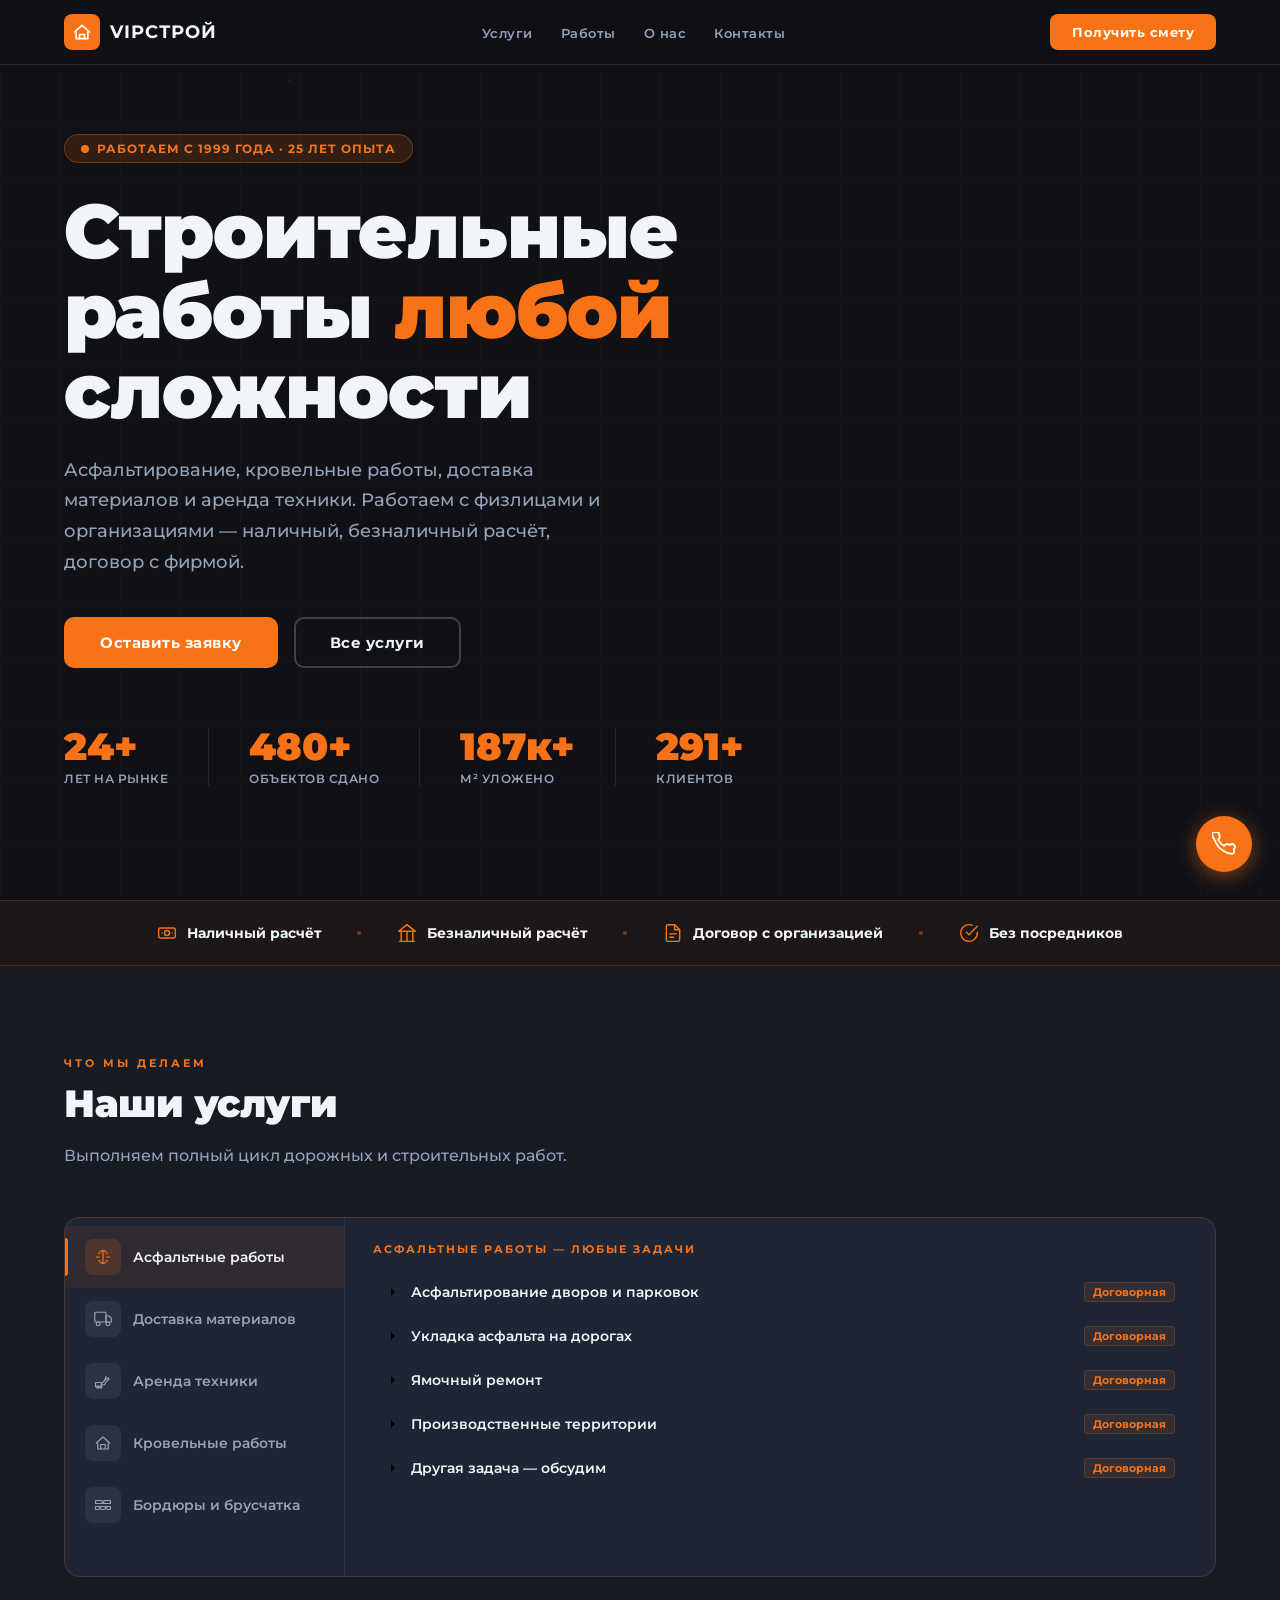
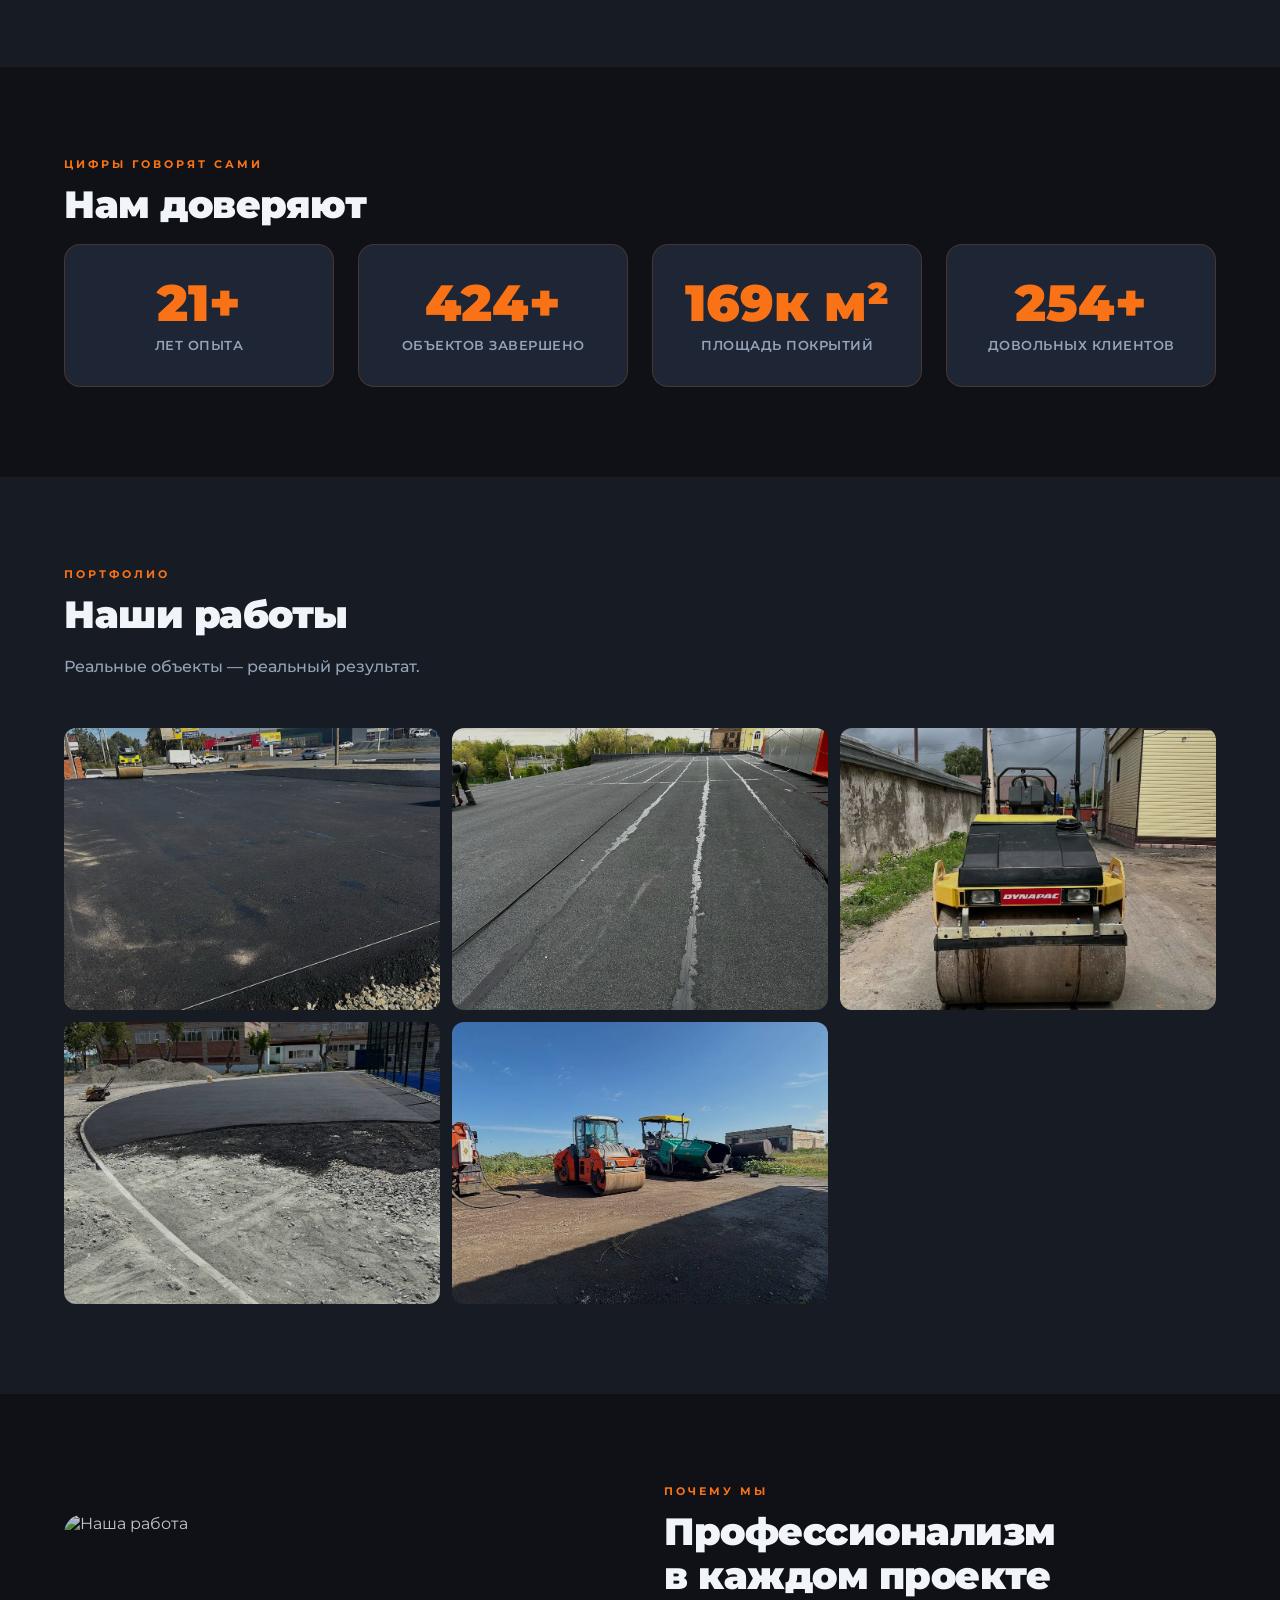
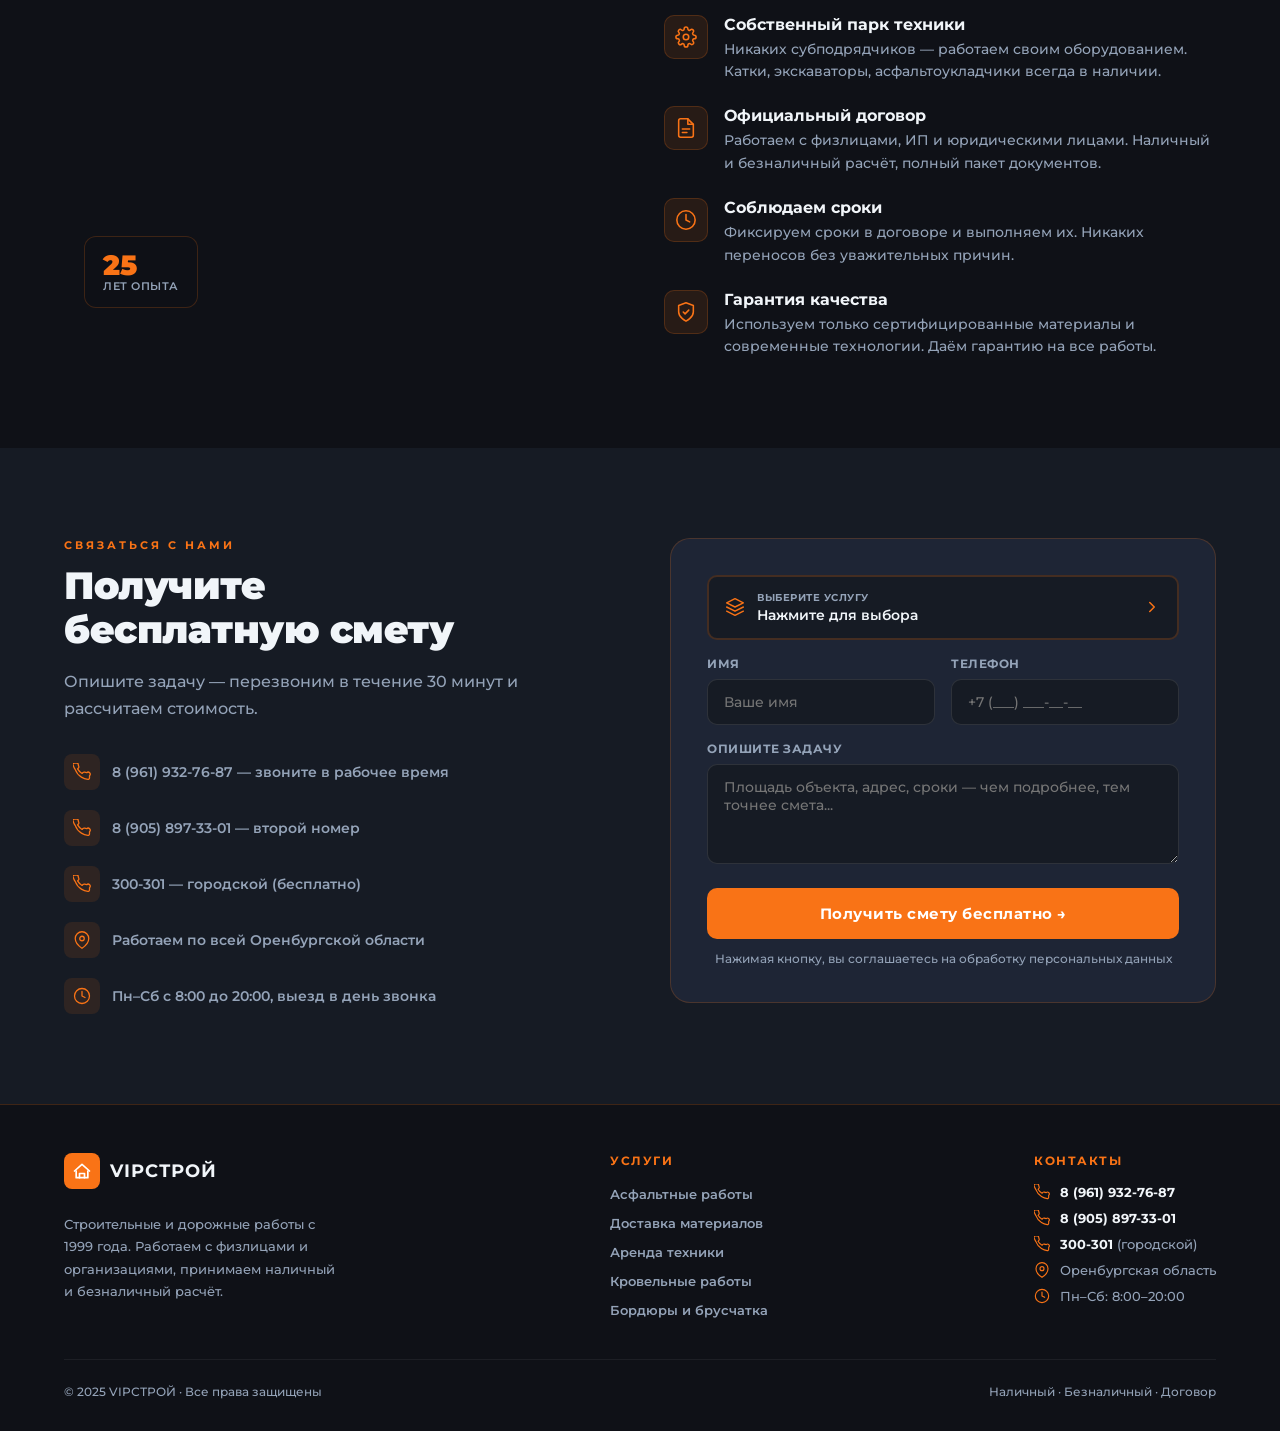
==== index.html @ ae5ae252 "SEO tags, mobile fix, telegram proxy" ====
<!DOCTYPE html>
<html lang="ru">
<head>
<meta charset="UTF-8">
<meta name="viewport" content="width=device-width, initial-scale=1.0">

<!-- ── Основные SEO теги ── -->
<title>ВИПСТРОЙ — Строительные и дорожные работы в Оренбурге</title>
<meta name="description" content="Асфальтирование, кровельные работы, доставка материалов и аренда техники в Оренбургской области. 25 лет опыта. Работаем с физлицами и организациями. Звоните: 8 (961) 932-76-87">
<meta name="keywords" content="асфальтирование Орск, дорожные работы Орск, кровельные работы, доставка щебня, аренда экскаватора, ВИПСТРОЙ">
<meta name="author" content="ВИПСТРОЙ">
<meta name="robots" content="index, follow">

<!-- ── Иконки ── -->
<link rel="icon" type="image/svg+xml" href="data:image/svg+xml,<svg xmlns='http://www.w3.org/2000/svg' viewBox='0 0 32 32'><rect width='32' height='32' rx='7' fill='%23f97316'/><path d='M4 20L16 8l12 12' stroke='white' stroke-width='2.5' stroke-linecap='round' stroke-linejoin='round' fill='none'/><path d='M7 20v7h18v-7' stroke='white' stroke-width='2.5' stroke-linecap='round' stroke-linejoin='round' fill='none'/><path d='M12 27v-5h8v5' stroke='white' stroke-width='2.5' stroke-linecap='round' stroke-linejoin='round' fill='none'/></svg>">
<link rel="apple-touch-icon" href="data:image/svg+xml,<svg xmlns='http://www.w3.org/2000/svg' viewBox='0 0 32 32'><rect width='32' height='32' rx='7' fill='%23f97316'/><path d='M4 20L16 8l12 12' stroke='white' stroke-width='2.5' stroke-linecap='round' stroke-linejoin='round' fill='none'/><path d='M7 20v7h18v-7' stroke='white' stroke-width='2.5' stroke-linecap='round' stroke-linejoin='round' fill='none'/><path d='M12 27v-5h8v5' stroke='white' stroke-width='2.5' stroke-linecap='round' stroke-linejoin='round' fill='none'/></svg>">

<!-- ── Open Graph (превью в Telegram, VK, WhatsApp) ── -->
<meta property="og:type" content="website">
<meta property="og:url" content="https://випстрой-орск.рф/">
<meta property="og:title" content="ВИПСТРОЙ — Строительные и дорожные работы в Оренбурге">
<meta property="og:description" content="Асфальтирование, кровля, доставка материалов и аренда техники. 25 лет опыта. Работаем по всей Оренбургской области.">
<meta property="og:image" content="https://images.unsplash.com/photo-1558618666-fcd25c85cd64?w=1200&auto=format&fit=crop&q=80">
<meta property="og:locale" content="ru_RU">
<meta property="og:site_name" content="ВИПСТРОЙ">

<!-- ── Геолокация для поиска ── -->
<meta name="geo.region" content="RU-ORE">
<meta name="geo.placename" content="Оренбург">

<link href="https://fonts.googleapis.com/css2?family=Montserrat:wght@400;600;700;900&display=swap" rel="stylesheet">
<link rel="stylesheet" href="style.css">
</head>
<body>

<svg style="display:none" xmlns="http://www.w3.org/2000/svg">
  <symbol id="ic-road" viewBox="0 0 24 24"><path d="M12 3v18M8 5l4-2 4 2M8 19l4 2 4-2M3 12h4M17 12h4M6 7h2M16 7h2M6 17h2M16 17h2"/></symbol>
  <symbol id="ic-stone" viewBox="0 0 24 24"><path d="M3 17l3-10h12l3 10H3z"/><path d="M6 17l1-4h10l1 4"/><circle cx="12" cy="10" r="1.5"/></symbol>
  <symbol id="ic-excavator" viewBox="0 0 24 24"><rect x="2" y="14" width="8" height="6" rx="1"/><circle cx="5" cy="20" r="1.5"/><circle cx="9" cy="20" r="1.5"/><path d="M10 17h4l3-5 3-2-1-2-4 2-3 4H10"/><path d="M14 12l2-6"/></symbol>
  <symbol id="ic-roof" viewBox="0 0 24 24"><path d="M3 12L12 4l9 8"/><path d="M5 12v8h14v-8"/><path d="M9 20v-6h6v6"/></symbol>
  <symbol id="ic-brick" viewBox="0 0 24 24"><rect x="2" y="6" width="9" height="4" rx="1"/><rect x="13" y="6" width="9" height="4" rx="1"/><rect x="2" y="14" width="5" height="4" rx="1"/><rect x="9" y="14" width="6" height="4" rx="1"/><rect x="17" y="14" width="5" height="4" rx="1"/><line x1="2" y1="10" x2="22" y2="10"/><line x1="2" y1="14" x2="22" y2="14"/></symbol>
  <symbol id="ic-phone" viewBox="0 0 24 24"><path d="M22 16.92v3a2 2 0 01-2.18 2 19.79 19.79 0 01-8.63-3.07A19.5 19.5 0 013.07 8.82 19.79 19.79 0 01.01 2.18 2 2 0 012 0h3a2 2 0 012 1.72c.127.96.361 1.903.7 2.81a2 2 0 01-.45 2.11L6.09 7.91a16 16 0 006 6l1.27-1.27a2 2 0 012.11-.45c.907.339 1.85.573 2.81.7A2 2 0 0122 16.92z"/></symbol>
  <symbol id="ic-cash" viewBox="0 0 24 24"><rect x="2" y="6" width="20" height="12" rx="2"/><circle cx="12" cy="12" r="3"/><path d="M6 12h.01M18 12h.01"/></symbol>
  <symbol id="ic-bank" viewBox="0 0 24 24"><path d="M3 22h18M3 10h18M5 10V22M19 10v12M12 10v12"/><path d="M12 2L2 10h20L12 2z"/></symbol>
  <symbol id="ic-doc" viewBox="0 0 24 24"><path d="M14 2H6a2 2 0 00-2 2v16a2 2 0 002 2h12a2 2 0 002-2V8z"/><polyline points="14 2 14 8 20 8"/><line x1="8" y1="13" x2="16" y2="13"/><line x1="8" y1="17" x2="13" y2="17"/></symbol>
  <symbol id="ic-check" viewBox="0 0 24 24"><path d="M22 11.08V12a10 10 0 11-5.93-9.14"/><polyline points="22 4 12 14.01 9 11.01"/></symbol>
  <symbol id="ic-gear" viewBox="0 0 24 24"><circle cx="12" cy="12" r="3"/><path d="M19.4 15a1.65 1.65 0 00.33 1.82l.06.06a2 2 0 010 2.83 2 2 0 01-2.83 0l-.06-.06a1.65 1.65 0 00-1.82-.33 1.65 1.65 0 00-1 1.51V21a2 2 0 01-4 0v-.09A1.65 1.65 0 009 19.4a1.65 1.65 0 00-1.82.33l-.06.06a2 2 0 01-2.83-2.83l.06-.06A1.65 1.65 0 004.68 15a1.65 1.65 0 00-1.51-1H3a2 2 0 010-4h.09A1.65 1.65 0 004.6 9a1.65 1.65 0 00-.33-1.82l-.06-.06a2 2 0 012.83-2.83l.06.06A1.65 1.65 0 009 4.68a1.65 1.65 0 001-1.51V3a2 2 0 014 0v.09a1.65 1.65 0 001 1.51 1.65 1.65 0 001.82-.33l.06-.06a2 2 0 012.83 2.83l-.06.06A1.65 1.65 0 0019.4 9a1.65 1.65 0 001.51 1H21a2 2 0 010 4h-.09a1.65 1.65 0 00-1.51 1z"/></symbol>
  <symbol id="ic-shield" viewBox="0 0 24 24"><path d="M12 22s8-4 8-10V5l-8-3-8 3v7c0 6 8 10 8 10z"/><polyline points="9 12 11 14 15 10"/></symbol>
  <symbol id="ic-clock" viewBox="0 0 24 24"><circle cx="12" cy="12" r="10"/><polyline points="12 6 12 12 16 14"/></symbol>
  <symbol id="ic-map" viewBox="0 0 24 24"><path d="M21 10c0 7-9 13-9 13s-9-6-9-13a9 9 0 0118 0z"/><circle cx="12" cy="10" r="3"/></symbol>
  <symbol id="ic-msg" viewBox="0 0 24 24"><path d="M21 15a2 2 0 01-2 2H7l-4 4V5a2 2 0 012-2h14a2 2 0 012 2z"/></symbol>
  <symbol id="ic-question" viewBox="0 0 24 24"><circle cx="12" cy="12" r="10"/><path d="M9.09 9a3 3 0 015.83 1c0 2-3 3-3 3"/><line x1="12" y1="17" x2="12.01" y2="17"/></symbol>
  <symbol id="ic-truck" viewBox="0 0 24 24"><rect x="1" y="3" width="15" height="13" rx="1"/><path d="M16 8h4l3 3v5h-7V8z"/><circle cx="5.5" cy="18.5" r="2.5"/><circle cx="18.5" cy="18.5" r="2.5"/></symbol>
  <symbol id="ic-layers" viewBox="0 0 24 24"><polygon points="12 2 2 7 12 12 22 7 12 2"/><polyline points="2 17 12 22 22 17"/><polyline points="2 12 12 17 22 12"/></symbol>
  <symbol id="ic-arrow-r" viewBox="0 0 24 24"><polyline points="9 18 15 12 9 6"/></symbol>
  <symbol id="ic-close" viewBox="0 0 24 24"><line x1="18" y1="6" x2="6" y2="18"/><line x1="6" y1="6" x2="18" y2="18"/></symbol>
  <symbol id="ic-user" viewBox="0 0 24 24"><path d="M20 21v-2a4 4 0 00-4-4H8a4 4 0 00-4 4v2"/><circle cx="12" cy="7" r="4"/></symbol>
  <symbol id="ic-send" viewBox="0 0 24 24"><line x1="22" y1="2" x2="11" y2="13"/><polygon points="22 2 15 22 11 13 2 9 22 2"/></symbol>
</svg>

<!-- ── NAV ── -->
<nav>
  <div class="nav-inner">
    <a class="logo" href="#">
      <div class="logo-icon"><svg width="20" height="20" viewBox="0 0 24 24" fill="none" stroke="#fff" stroke-width="2" stroke-linecap="round" stroke-linejoin="round"><path d="M3 12L12 4l9 8"/><path d="M5 12v8h14v-8"/><path d="M9 20v-5h6v5"/></svg></div>
      <span class="logo-text">VIPСТРОЙ</span>
    </a>
    <ul class="nav-links">
      <li><a href="#services">Услуги</a></li>
      <li><a href="#works">Работы</a></li>
      <li><a href="#about">О нас</a></li>
      <li><a href="#contact">Контакты</a></li>
    </ul>
    <button class="nav-cta" onclick="openModal()">Получить смету</button>
    <button class="hamburger" onclick="toggleMenu()" aria-label="Меню"><span></span><span></span><span></span></button>
  </div>
</nav>

<div class="mobile-menu" id="mobileMenu">
  <a href="#services" onclick="closeMobile()">Услуги</a>
  <a href="#works" onclick="closeMobile()">Наши работы</a>
  <a href="#about" onclick="closeMobile()">О нас</a>
  <a href="#contact" onclick="closeMobile()">Контакты</a>
  <button class="btn-primary" onclick="openModal();closeMobile()">Получить смету</button>
</div>

<!-- ── HERO ── -->
<section class="hero">
  <div class="hero-bg"></div><div class="hero-overlay"></div><div class="hero-grid"></div>
  <canvas id="hero-canvas"></canvas>
  <div class="hero-content">
    <div class="hero-badge"><div class="hero-badge-dot"></div><span>Работаем с 1999 года · 25 лет опыта</span></div>
    <h1>Строительные<br>работы <span class="accent">любой</span><br>сложности</h1>
    <p class="hero-desc">Асфальтирование, кровельные работы, доставка материалов и аренда техники. Работаем с физлицами и организациями — наличный, безналичный расчёт, договор с фирмой.</p>
    <div class="hero-btns">
      <button class="btn-primary" onclick="openModal()">Оставить заявку</button>
      <button class="btn-outline" onclick="document.getElementById('services').scrollIntoView({behavior:'smooth'})">Все услуги</button>
    </div>
    <div class="hero-bottom">
      <div class="hero-stat"><div class="hero-stat-num" id="cnt-years">0+</div><div class="hero-stat-label">Лет на рынке</div></div>
      <div class="hero-stat-sep"></div>
      <div class="hero-stat"><div class="hero-stat-num" id="cnt-objects">0+</div><div class="hero-stat-label">Объектов сдано</div></div>
      <div class="hero-stat-sep"></div>
      <div class="hero-stat"><div class="hero-stat-num" id="cnt-sqm">0</div><div class="hero-stat-label">м² уложено</div></div>
      <div class="hero-stat-sep"></div>
      <div class="hero-stat"><div class="hero-stat-num" id="cnt-clients">0+</div><div class="hero-stat-label">Клиентов</div></div>
    </div>
  </div>
</section>

<!-- ── PAYMENT STRIP ── -->
<div class="payment-strip">
  <div class="payment-inner">
    <div class="pay-item"><svg><use href="#ic-cash"/></svg>Наличный расчёт</div>
    <div class="pay-sep"></div>
    <div class="pay-item"><svg><use href="#ic-bank"/></svg>Безналичный расчёт</div>
    <div class="pay-sep"></div>
    <div class="pay-item"><svg><use href="#ic-doc"/></svg>Договор с организацией</div>
    <div class="pay-sep"></div>
    <div class="pay-item"><svg><use href="#ic-check"/></svg>Без посредников</div>
  </div>
</div>

<!-- ── SERVICES ── -->
<section class="services-bg" id="services">
  <div class="section-inner">
    <p class="section-label reveal">Что мы делаем</p>
    <h2 class="section-title reveal">Наши услуги</h2>
    <p class="section-sub reveal">Выполняем полный цикл дорожных и строительных работ.</p>
    <div class="services-menu reveal">
      <div class="services-cats">
        <div class="scat-item active" onclick="switchCat(this,'asfalt')">
          <div class="scat-icon"><svg><use href="#ic-road"/></svg></div>
          <span class="scat-name">Асфальтные работы</span>
        </div>
        <div class="scat-item" onclick="switchCat(this,'delivery')">
          <div class="scat-icon"><svg><use href="#ic-truck"/></svg></div>
          <span class="scat-name">Доставка материалов</span>
        </div>
        <div class="scat-item" onclick="switchCat(this,'tech')">
          <div class="scat-icon"><svg><use href="#ic-excavator"/></svg></div>
          <span class="scat-name">Аренда техники</span>
        </div>
        <div class="scat-item" onclick="switchCat(this,'roof')">
          <div class="scat-icon"><svg><use href="#ic-roof"/></svg></div>
          <span class="scat-name">Кровельные работы</span>
        </div>
        <div class="scat-item" onclick="switchCat(this,'border')">
          <div class="scat-icon"><svg><use href="#ic-brick"/></svg></div>
          <span class="scat-name">Бордюры и брусчатка</span>
        </div>
      </div>
      <div class="services-sub active" id="cat-asfalt">
        <div class="ssub-title">Асфальтные работы — любые задачи</div>
        <div class="ssub-list">
          <a class="ssub-item" href="javascript:void(0)" onclick="openModal('Асфальтирование дворов и парковок')"><svg class="ssub-item-arrow"><use href="#ic-arrow-r"/></svg><span class="ssub-item-text">Асфальтирование дворов и парковок</span><span class="ssub-item-price">Договорная</span></a>
          <a class="ssub-item" href="javascript:void(0)" onclick="openModal('Укладка асфальта на дорогах')"><svg class="ssub-item-arrow"><use href="#ic-arrow-r"/></svg><span class="ssub-item-text">Укладка асфальта на дорогах</span><span class="ssub-item-price">Договорная</span></a>
          <a class="ssub-item" href="javascript:void(0)" onclick="openModal('Ямочный ремонт асфальта')"><svg class="ssub-item-arrow"><use href="#ic-arrow-r"/></svg><span class="ssub-item-text">Ямочный ремонт</span><span class="ssub-item-price">Договорная</span></a>
          <a class="ssub-item" href="javascript:void(0)" onclick="openModal('Асфальтирование производственных территорий')"><svg class="ssub-item-arrow"><use href="#ic-arrow-r"/></svg><span class="ssub-item-text">Производственные территории</span><span class="ssub-item-price">Договорная</span></a>
          <a class="ssub-item" href="javascript:void(0)" onclick="openModal('Асфальтирование — другая задача')"><svg class="ssub-item-arrow"><use href="#ic-arrow-r"/></svg><span class="ssub-item-text">Другая задача — обсудим</span><span class="ssub-item-price">Договорная</span></a>
        </div>
      </div>
      <div class="services-sub" id="cat-delivery">
        <div class="ssub-title">Доставка — щебень, песок, чернозём</div>
        <div class="ssub-list">
          <a class="ssub-item" href="javascript:void(0)" onclick="openModal('Доставка щебня')"><svg class="ssub-item-arrow"><use href="#ic-arrow-r"/></svg><span class="ssub-item-text">Щебень — любые фракции</span><span class="ssub-item-price">Договорная</span></a>
          <a class="ssub-item" href="javascript:void(0)" onclick="openModal('Доставка песка')"><svg class="ssub-item-arrow"><use href="#ic-arrow-r"/></svg><span class="ssub-item-text">Песок строительный и речной</span><span class="ssub-item-price">Договорная</span></a>
          <a class="ssub-item" href="javascript:void(0)" onclick="openModal('Доставка чёрной земли (чернозём)')"><svg class="ssub-item-arrow"><use href="#ic-arrow-r"/></svg><span class="ssub-item-text">Чёрная земля (чернозём)</span><span class="ssub-item-price">Договорная</span></a>
        </div>
      </div>
      <div class="services-sub" id="cat-tech">
        <div class="ssub-title">Аренда техники с оператором</div>
        <div class="ssub-list">
          <a class="ssub-item" href="javascript:void(0)" onclick="openModal('Аренда экскаватора-погрузчика')"><svg class="ssub-item-arrow"><use href="#ic-arrow-r"/></svg><span class="ssub-item-text">Экскаватор-погрузчик с оператором</span><span class="ssub-item-price">3 000 ₽/ч</span></a>
          <a class="ssub-item" href="javascript:void(0)" onclick="openModal('Аренда дорожного катка 4,5т')"><svg class="ssub-item-arrow"><use href="#ic-arrow-r"/></svg><span class="ssub-item-text">Дорожный каток, вес 4,5 т</span><span class="ssub-item-price">Договорная</span></a>
        </div>
      </div>
      <div class="services-sub" id="cat-roof">
        <div class="ssub-title">Кровельные работы</div>
        <div class="ssub-list">
          <a class="ssub-item" href="javascript:void(0)" onclick="openModal('Монтаж кровли под ключ')"><svg class="ssub-item-arrow"><use href="#ic-arrow-r"/></svg><span class="ssub-item-text">Монтаж кровли «под ключ»</span><span class="ssub-item-price">Договорная</span></a>
          <a class="ssub-item" href="javascript:void(0)" onclick="openModal('Ремонт и реконструкция кровли')"><svg class="ssub-item-arrow"><use href="#ic-arrow-r"/></svg><span class="ssub-item-text">Ремонт и реконструкция кровли</span><span class="ssub-item-price">Договорная</span></a>
          <a class="ssub-item" href="javascript:void(0)" onclick="openModal('Гидроизоляция и утепление кровли')"><svg class="ssub-item-arrow"><use href="#ic-arrow-r"/></svg><span class="ssub-item-text">Гидроизоляция и утепление</span><span class="ssub-item-price">Договорная</span></a>
        </div>
      </div>
      <div class="services-sub" id="cat-border">
        <div class="ssub-title">Бордюрные работы и брусчатка</div>
        <div class="ssub-list">
          <a class="ssub-item" href="javascript:void(0)" onclick="openModal('Установка бордюрного камня')"><svg class="ssub-item-arrow"><use href="#ic-arrow-r"/></svg><span class="ssub-item-text">Установка бордюрного камня</span><span class="ssub-item-price">Договорная</span></a>
          <a class="ssub-item" href="javascript:void(0)" onclick="openModal('Укладка брусчатки и тротуарной плитки')"><svg class="ssub-item-arrow"><use href="#ic-arrow-r"/></svg><span class="ssub-item-text">Укладка брусчатки и тротуарной плитки</span><span class="ssub-item-price">Договорная</span></a>
          <a class="ssub-item" href="javascript:void(0)" onclick="openModal('Благоустройство территории')"><svg class="ssub-item-arrow"><use href="#ic-arrow-r"/></svg><span class="ssub-item-text">Благоустройство дворов и территорий</span><span class="ssub-item-price">Договорная</span></a>
        </div>
      </div>
    </div>
  </div>
</section>

<!-- ── STATS ── -->
<section class="stats-section" id="about">
  <div class="section-inner">
    <p class="section-label reveal">Цифры говорят сами</p>
    <h2 class="section-title reveal">Нам доверяют</h2>
    <div class="stats-grid">
      <div class="stat-card reveal"><div class="stat-num"><span class="cnt2" data-target="25">0</span>+</div><div class="stat-label">Лет опыта</div></div>
      <div class="stat-card reveal"><div class="stat-num"><span class="cnt2" data-target="500">0</span>+</div><div class="stat-label">Объектов завершено</div></div>
      <div class="stat-card reveal"><div class="stat-num"><span class="cnt2" data-target="200">0</span>к м²</div><div class="stat-label">Площадь покрытий</div></div>
      <div class="stat-card reveal"><div class="stat-num"><span class="cnt2" data-target="300">0</span>+</div><div class="stat-label">Довольных клиентов</div></div>
    </div>
  </div>
</section>

<!-- ── GALLERY ── -->
<section class="gallery-section" id="works">
  <div class="section-inner">
    <p class="section-label reveal">Портфолио</p>
    <h2 class="section-title reveal">Наши работы</h2>
    <p class="section-sub reveal">Реальные объекты — реальный результат.</p>
    <div class="gallery-grid reveal">
      <div class="gallery-item"><img src="img/gallery1.jpg" alt="Асфальтирование"><div class="gallery-overlay"></div><div class="gallery-label">Укладка асфальта</div></div>
      <div class="gallery-item"><img src="img/gallery2.jpg" alt="Кровля"><div class="gallery-overlay"></div><div class="gallery-label">Кровельные работы</div></div>
      <div class="gallery-item"><img src="img/gallery3.jpg" alt="Техника"><div class="gallery-overlay"></div><div class="gallery-label">Наша техника</div></div>
      <div class="gallery-item"><img src="img/gallery4.jpg" alt="Строительство"><div class="gallery-overlay"></div><div class="gallery-label">Бордюрные работы + укладка асфальта</div></div>
      <div class="gallery-item"><img src="img/gallery5.jpg" alt="Объект"><div class="gallery-overlay"></div><div class="gallery-label">Парк техники</div></div>
    </div>
  </div>
</section>

<!-- ── WHY ── -->
<section class="why-section">
  <div class="section-inner">
    <div class="why-grid">
      <div class="why-visual reveal">
        <img src="https://images.unsplash.com/photo-1504307651254-35680f356dfd?w=800&auto=format&fit=crop&q=60" alt="Наша работа">
        <div class="why-badge"><div class="why-badge-num">25</div><div class="why-badge-label">Лет опыта</div></div>
      </div>
      <div>
        <p class="section-label reveal">Почему мы</p>
        <h2 class="section-title reveal">Профессионализм<br>в каждом проекте</h2>
        <div class="why-points">
          <div class="why-point reveal"><div class="why-point-icon"><svg><use href="#ic-gear"/></svg></div><div><div class="why-point-title">Собственный парк техники</div><div class="why-point-desc">Никаких субподрядчиков — работаем своим оборудованием. Катки, экскаваторы, асфальтоукладчики всегда в наличии.</div></div></div>
          <div class="why-point reveal"><div class="why-point-icon"><svg><use href="#ic-doc"/></svg></div><div><div class="why-point-title">Официальный договор</div><div class="why-point-desc">Работаем с физлицами, ИП и юридическими лицами. Наличный и безналичный расчёт, полный пакет документов.</div></div></div>
          <div class="why-point reveal"><div class="why-point-icon"><svg><use href="#ic-clock"/></svg></div><div><div class="why-point-title">Соблюдаем сроки</div><div class="why-point-desc">Фиксируем сроки в договоре и выполняем их. Никаких переносов без уважительных причин.</div></div></div>
          <div class="why-point reveal"><div class="why-point-icon"><svg><use href="#ic-shield"/></svg></div><div><div class="why-point-title">Гарантия качества</div><div class="why-point-desc">Используем только сертифицированные материалы и современные технологии. Даём гарантию на все работы.</div></div></div>
        </div>
      </div>
    </div>
  </div>
</section>

<!-- ── ФОРМА ── -->
<section class="form-section" id="contact">
  <div class="section-inner">
    <div class="form-layout">
      <div>
        <p class="section-label reveal">Связаться с нами</p>
        <h2 class="section-title reveal">Получите<br>бесплатную смету</h2>
        <p class="section-sub reveal" style="margin-bottom:24px">Опишите задачу — перезвоним в течение 30 минут и рассчитаем стоимость.</p>
        <div class="form-info-points">
          <div class="form-info-point reveal"><div class="form-info-point-icon"><svg><use href="#ic-phone"/></svg></div><span>8 (961) 932-76-87 — звоните в рабочее время</span></div>
          <div class="form-info-point reveal"><div class="form-info-point-icon"><svg><use href="#ic-phone"/></svg></div><span>8 (905) 897-33-01 — второй номер</span></div>
          <div class="form-info-point reveal"><div class="form-info-point-icon"><svg><use href="#ic-phone"/></svg></div><span>300-301 — городской (бесплатно)</span></div>
          <div class="form-info-point reveal"><div class="form-info-point-icon"><svg><use href="#ic-map"/></svg></div><span>Работаем по всей Оренбургской области</span></div>
          <div class="form-info-point reveal"><div class="form-info-point-icon"><svg><use href="#ic-clock"/></svg></div><span>Пн–Сб с 8:00 до 20:00, выезд в день звонка</span></div>
        </div>
      </div>
      <div class="contact-form reveal">
        <div class="form-service-trigger" id="formServiceTrigger" onclick="openModal()">
          <div class="fst-left">
            <svg viewBox="0 0 24 24" fill="none" stroke="currentColor" stroke-width="1.7" stroke-linecap="round" stroke-linejoin="round"><use href="#ic-layers"/></svg>
            <div>
              <span class="fst-label">Выберите услугу</span>
              <span class="fst-value" id="fstValue">Нажмите для выбора</span>
            </div>
          </div>
          <svg class="fst-arrow" viewBox="0 0 24 24" fill="none" stroke="currentColor" stroke-width="2" stroke-linecap="round" stroke-linejoin="round"><use href="#ic-arrow-r"/></svg>
        </div>
        <div class="form-row">
          <div class="form-group"><label class="form-label">Имя</label><input class="form-input" type="text" placeholder="Ваше имя" id="fname"></div>
          <div class="form-group"><label class="form-label">Телефон</label><input class="form-input" type="tel" placeholder="+7 (___) ___-__-__" id="fphone"></div>
        </div>
        <div class="form-group"><label class="form-label">Опишите задачу</label><textarea class="form-textarea" placeholder="Площадь объекта, адрес, сроки — чем подробнее, тем точнее смета..." id="fmessage"></textarea></div>
        <input type="hidden" id="fservice" value="">
        <button class="form-submit" onclick="submitForm()">Получить смету бесплатно →</button>
        <p class="form-note">Нажимая кнопку, вы соглашаетесь на обработку персональных данных</p>
        <div class="success-msg" id="successMsg">Заявка принята! Перезвоним в течение 30 минут.</div>
      </div>
    </div>
  </div>
</section>

<!-- ── FOOTER ── -->
<footer>
  <div class="footer-inner">
    <div class="footer-top">
      <div class="footer-brand">
        <a class="logo" href="#" style="margin-bottom:12px;display:inline-flex">
          <div class="logo-icon"><svg width="20" height="20" viewBox="0 0 24 24" fill="none" stroke="#fff" stroke-width="2" stroke-linecap="round" stroke-linejoin="round"><path d="M3 12L12 4l9 8"/><path d="M5 12v8h14v-8"/><path d="M9 20v-5h6v5"/></svg></div>
          <span class="logo-text">VIPСТРОЙ</span>
        </a>
        <p class="footer-desc">Строительные и дорожные работы с 1999 года. Работаем с физлицами и организациями, принимаем наличный и безналичный расчёт.</p>
      </div>
      <div class="footer-links">
        <h4>Услуги</h4>
        <ul>
          <li><a href="#services" onclick="switchCatByName('asfalt')">Асфальтные работы</a></li>
          <li><a href="#services" onclick="switchCatByName('delivery')">Доставка материалов</a></li>
          <li><a href="#services" onclick="switchCatByName('tech')">Аренда техники</a></li>
          <li><a href="#services" onclick="switchCatByName('roof')">Кровельные работы</a></li>
          <li><a href="#services" onclick="switchCatByName('border')">Бордюры и брусчатка</a></li>
        </ul>
      </div>
      <div class="footer-links">
        <h4>Контакты</h4>
        <div class="footer-contact-item"><svg><use href="#ic-phone"/></svg><span><strong>8 (961) 932-76-87</strong></span></div>
        <div class="footer-contact-item"><svg><use href="#ic-phone"/></svg><span><strong>8 (905) 897-33-01</strong></span></div>
        <div class="footer-contact-item"><svg><use href="#ic-phone"/></svg><span><strong>300-301</strong> (городской)</span></div>
        <div class="footer-contact-item"><svg><use href="#ic-map"/></svg><span>Оренбургская область</span></div>
        <div class="footer-contact-item"><svg><use href="#ic-clock"/></svg><span>Пн–Сб: 8:00–20:00</span></div>
      </div>
    </div>
    <div class="footer-bottom">
      <span class="footer-copy">© 2025 VIPСТРОЙ · Все права защищены</span>
      <span class="footer-copy">Наличный · Безналичный · Договор</span>
    </div>
  </div>
</footer>

<!-- ── МОДАЛЬНАЯ ФОРМА ── -->
<div class="modal-overlay" id="modalOverlay" onclick="closeModalOutside(event)">
  <div class="modal" id="modal">
    <div class="modal-step" id="mstep1">
      <div class="modal-header">
        <div class="modal-header-text">
          <div class="modal-label">Шаг 1 из 2</div>
          <div class="modal-title">Выберите услугу</div>
        </div>
        <button class="modal-close" onclick="closeModal()"><svg viewBox="0 0 24 24"><use href="#ic-close"/></svg></button>
      </div>
      <div class="modal-body">
        <div class="modal-services">
          <button class="msvc-item" onclick="selectModalService('Асфальтные работы — любые задачи', 'Договорная')">
            <div class="msvc-icon"><svg><use href="#ic-road"/></svg></div>
            <div class="msvc-info"><span class="msvc-name">Асфальтные работы</span><span class="msvc-sub">Дворы, парковки, дороги, ремонт — любые задачи</span></div>
            <span class="msvc-price">Договорная</span>
          </button>
          <button class="msvc-item" onclick="selectModalService('Доставка щебня', 'Договорная')">
            <div class="msvc-icon"><svg><use href="#ic-truck"/></svg></div>
            <div class="msvc-info"><span class="msvc-name">Доставка щебня</span><span class="msvc-sub">Любые фракции, в нужном объёме</span></div>
            <span class="msvc-price">Договорная</span>
          </button>
          <button class="msvc-item" onclick="selectModalService('Доставка песка', 'Договорная')">
            <div class="msvc-icon"><svg><use href="#ic-truck"/></svg></div>
            <div class="msvc-info"><span class="msvc-name">Доставка песка</span><span class="msvc-sub">Строительный и речной</span></div>
            <span class="msvc-price">Договорная</span>
          </button>
          <button class="msvc-item" onclick="selectModalService('Доставка чёрной земли (чернозём)', 'Договорная')">
            <div class="msvc-icon"><svg><use href="#ic-truck"/></svg></div>
            <div class="msvc-info"><span class="msvc-name">Доставка чёрной земли</span><span class="msvc-sub">Чернозём, растительный грунт</span></div>
            <span class="msvc-price">Договорная</span>
          </button>
          <button class="msvc-item" onclick="selectModalService('Аренда экскаватора-погрузчика', '3 000 ₽/ч')">
            <div class="msvc-icon"><svg><use href="#ic-excavator"/></svg></div>
            <div class="msvc-info"><span class="msvc-name">Аренда экскаватора-погрузчика</span><span class="msvc-sub">С опытным оператором</span></div>
            <span class="msvc-price">3 000 ₽/ч</span>
          </button>
          <button class="msvc-item" onclick="selectModalService('Аренда дорожного катка 4,5т', 'Договорная')">
            <div class="msvc-icon"><svg><use href="#ic-excavator"/></svg></div>
            <div class="msvc-info"><span class="msvc-name">Аренда дорожного катка</span><span class="msvc-sub">Вес 4,5 тонны</span></div>
            <span class="msvc-price">Договорная</span>
          </button>
          <button class="msvc-item" onclick="selectModalService('Кровельные работы', 'Договорная')">
            <div class="msvc-icon"><svg><use href="#ic-roof"/></svg></div>
            <div class="msvc-info"><span class="msvc-name">Кровельные работы</span><span class="msvc-sub">Монтаж, ремонт, гидроизоляция</span></div>
            <span class="msvc-price">Договорная</span>
          </button>
          <button class="msvc-item" onclick="selectModalService('Бордюрные работы и брусчатка', 'Договорная')">
            <div class="msvc-icon"><svg><use href="#ic-brick"/></svg></div>
            <div class="msvc-info"><span class="msvc-name">Бордюры и брусчатка</span><span class="msvc-sub">Установка, укладка, благоустройство</span></div>
            <span class="msvc-price">Договорная</span>
          </button>
          <button class="msvc-item msvc-other" onclick="selectModalService('Другая задача — обсудим', 'Договорная')">
            <div class="msvc-icon"><svg><use href="#ic-question"/></svg></div>
            <div class="msvc-info"><span class="msvc-name">Другая задача</span><span class="msvc-sub">Опишите — подберём решение</span></div>
            <span class="msvc-price">Договорная</span>
          </button>
        </div>
      </div>
    </div>
    <div class="modal-step" id="mstep2" style="display:none">
      <div class="modal-header">
        <button class="modal-back" onclick="modalBack()">
          <svg viewBox="0 0 24 24" fill="none" stroke="currentColor" stroke-width="2" stroke-linecap="round" stroke-linejoin="round"><polyline points="15 18 9 12 15 6"/></svg>
          Назад
        </button>
        <div class="modal-header-text">
          <div class="modal-label">Шаг 2 из 2</div>
          <div class="modal-title">Ваши контакты</div>
        </div>
        <button class="modal-close" onclick="closeModal()"><svg viewBox="0 0 24 24"><use href="#ic-close"/></svg></button>
      </div>
      <div class="modal-body">
        <div class="modal-selected-service" id="modalSelectedService"></div>
        <div class="modal-fields">
          <div class="form-group"><label class="form-label">Имя</label><input class="form-input" type="text" placeholder="Как вас зовут?" id="mname"></div>
          <div class="form-group"><label class="form-label">Телефон</label><input class="form-input" type="tel" placeholder="+7 (___) ___-__-__" id="mphone"></div>
          <div class="form-group"><label class="form-label">Комментарий (необязательно)</label><textarea class="form-textarea" style="min-height:80px" placeholder="Адрес объекта, объём работ, сроки..." id="mcomment"></textarea></div>
          <button class="form-submit modal-submit" onclick="submitModal()">
            <svg viewBox="0 0 24 24" fill="none" stroke="currentColor" stroke-width="2" stroke-linecap="round" stroke-linejoin="round" style="width:16px;height:16px;flex-shrink:0"><use href="#ic-send"/></svg>
            Отправить заявку
          </button>
          <p class="form-note">Нажимая кнопку, вы соглашаетесь на обработку персональных данных</p>
        </div>
      </div>
    </div>
    <div class="modal-step modal-success" id="mstep3" style="display:none">
      <button class="modal-close" onclick="closeModal()" style="position:absolute;top:20px;right:20px"><svg viewBox="0 0 24 24"><use href="#ic-close"/></svg></button>
      <div class="modal-success-icon"><svg viewBox="0 0 24 24" fill="none" stroke="currentColor" stroke-width="2.5" stroke-linecap="round" stroke-linejoin="round"><polyline points="20 6 9 17 4 12"/></svg></div>
      <div class="modal-success-title">Заявка принята!</div>
      <div class="modal-success-sub">Перезвоним в течение 30 минут.<br>Работаем Пн–Сб с 8:00 до 20:00.</div>
      <div class="modal-success-phones">
        <a href="tel:+79619327687" class="modal-success-phone">8 (961) 932-76-87</a>
        <a href="tel:+79058973301" class="modal-success-phone">8 (905) 897-33-01</a>
        <a href="tel:300301" class="modal-success-phone">300-301</a>
      </div>
    </div>
  </div>
</div>

<!-- ── POPUP звонок ── -->
<div class="cpop-wrap" id="cpopWrap">
  <div class="cpop" id="cpop">
    <div class="cpop-head">
      <div class="cpop-logo"><svg viewBox="0 0 24 24"><use href="#ic-phone"/></svg></div>
      <div class="cpop-title-block">
        <div class="cpop-title">VIPСТРОЙ</div>
        <div class="cpop-sub">Пн–Сб · 8:00–20:00 · Оренбуржье</div>
      </div>
      <button class="cpop-close" onclick="togglePopup()" aria-label="Закрыть">✕</button>
    </div>
    <div class="cpop-body">
      <button class="cpop-btn-order" onclick="togglePopup();openModal()">
        <svg viewBox="0 0 24 24"><use href="#ic-doc"/></svg>
        Заказать смету онлайн
      </button>
      <div class="cpop-divider">или позвоните</div>
      <a class="cpop-phone-row" href="tel:+79619327687">
        <div class="cpop-phone-left"><svg viewBox="0 0 24 24"><use href="#ic-phone"/></svg><div><span class="cpop-phone-label">Основной</span><span class="cpop-phone-num">8 (961) 932-76-87</span></div></div>
        <span class="cpop-phone-call">Позвонить</span>
      </a>
      <a class="cpop-phone-row" href="tel:+79058973301">
        <div class="cpop-phone-left"><svg viewBox="0 0 24 24"><use href="#ic-phone"/></svg><div><span class="cpop-phone-label">Дополнительный</span><span class="cpop-phone-num">8 (905) 897-33-01</span></div></div>
        <span class="cpop-phone-call">Позвонить</span>
      </a>
      <a class="cpop-phone-row" href="tel:300301">
        <div class="cpop-phone-left"><svg viewBox="0 0 24 24"><use href="#ic-phone"/></svg><div><span class="cpop-phone-label">Городской (бесплатно)</span><span class="cpop-phone-num">300-301</span></div></div>
        <span class="cpop-phone-call">Позвонить</span>
      </a>
      <p class="cpop-note">Работаем Пн–Сб с 8:00 до 20:00.<br>В нерабочее время оставьте заявку онлайн.</p>
    </div>
  </div>
</div>

<button class="float-call" id="floatCall" onclick="togglePopup()" aria-label="Связаться с нами">
  <svg viewBox="0 0 24 24"><use href="#ic-phone"/></svg>
</button>

<script src="script.js"></script>
</body>
</html>
---- style.css ----
/* =====================================================
   МАСТЕРСТРОЙ — стили
   ===================================================== */

:root {
  --bg:     #0f1117;
  --bg2:    #161b24;
  --bg3:    #1e2535;
  --accent: #f97316;
  --accent2:#fb923c;
  --text:   #f1f5f9;
  --muted:  #94a3b8;
  --border: rgba(249,115,22,0.2);
}

*{margin:0;padding:0;box-sizing:border-box}
body{font-family:'Montserrat',sans-serif;background:var(--bg);color:var(--text);overflow-x:hidden}

/* ── NAV ── */
nav{position:fixed;top:0;left:0;right:0;z-index:100;background:rgba(15,17,23,0.92);backdrop-filter:blur(12px);border-bottom:1px solid var(--border);padding:0 5%}
.nav-inner{max-width:1200px;margin:0 auto;display:flex;align-items:center;justify-content:space-between;height:64px}
.logo{display:flex;align-items:center;gap:10px;text-decoration:none}
.logo-icon{width:36px;height:36px;background:var(--accent);border-radius:8px;display:flex;align-items:center;justify-content:center}
.logo-text{font-size:18px;font-weight:700;color:var(--text);letter-spacing:1px}
.nav-links{display:flex;gap:28px;list-style:none}
.nav-links a{color:var(--muted);text-decoration:none;font-size:13px;font-weight:600;letter-spacing:.5px;transition:.2s}
.nav-links a:hover{color:var(--accent)}
.nav-cta{background:var(--accent);color:#fff;border:none;padding:10px 22px;border-radius:8px;font-family:'Montserrat',sans-serif;font-weight:700;font-size:13px;cursor:pointer;transition:.2s;letter-spacing:.5px}
.nav-cta:hover{background:var(--accent2);transform:translateY(-1px)}
.hamburger{display:none;flex-direction:column;gap:5px;cursor:pointer;background:none;border:none;padding:4px}
.hamburger span{width:24px;height:2px;background:var(--text);border-radius:2px}
.mobile-menu{display:none;position:fixed;top:64px;left:0;right:0;background:var(--bg2);border-bottom:1px solid var(--border);padding:20px 5%;z-index:99;flex-direction:column;gap:16px}
.mobile-menu.open{display:flex}
.mobile-menu a{color:var(--text);text-decoration:none;font-size:15px;font-weight:600;padding:8px 0;border-bottom:1px solid rgba(255,255,255,.06)}

/* ── HERO ── */
.hero{min-height:100vh;display:flex;align-items:center;position:relative;overflow:hidden;padding:80px 5% 60px}
.hero-bg{position:absolute;inset:0;background:url('https://images.unsplash.com/photo-1558618666-fcd25c85cd64?w=1600&auto=format&fit=crop&q=60') center/cover no-repeat;opacity:.18;z-index:0}
.hero-overlay{position:absolute;inset:0;background:linear-gradient(135deg,rgba(15,17,23,.97) 40%,rgba(15,17,23,.7));z-index:1}
.hero-grid{position:absolute;inset:0;z-index:1;opacity:.06;background-image:linear-gradient(rgba(249,115,22,.5) 1px,transparent 1px),linear-gradient(90deg,rgba(249,115,22,.5) 1px,transparent 1px);background-size:60px 60px}
#hero-canvas{position:absolute;inset:0;z-index:2;pointer-events:none}
.hero-content{position:relative;z-index:3;max-width:1200px;margin:0 auto;width:100%}
.hero-badge{display:inline-flex;align-items:center;gap:8px;background:rgba(249,115,22,.15);border:1px solid rgba(249,115,22,.3);border-radius:40px;padding:6px 16px;margin-bottom:28px}
.hero-badge-dot{width:8px;height:8px;background:var(--accent);border-radius:50%;animation:pulse 2s infinite}
@keyframes pulse{0%,100%{opacity:1;transform:scale(1)}50%{opacity:.5;transform:scale(1.3)}}
.hero-badge span{font-size:12px;font-weight:700;color:var(--accent);letter-spacing:1px;text-transform:uppercase}
.hero h1{font-size:clamp(36px,6vw,76px);font-weight:900;line-height:1.05;margin-bottom:24px;letter-spacing:-1px}
.hero h1 .accent{color:var(--accent)}
.hero-desc{font-size:clamp(15px,1.5vw,18px);color:var(--muted);max-width:560px;line-height:1.7;margin-bottom:40px;font-weight:500}
.hero-btns{display:flex;gap:16px;flex-wrap:wrap}
.hero-bottom{margin-top:60px;display:flex;gap:40px;flex-wrap:wrap}
.hero-stat{display:flex;flex-direction:column;gap:4px}
.hero-stat-num{font-size:clamp(28px,3vw,40px);font-weight:900;color:var(--accent);line-height:1}
.hero-stat-label{font-size:12px;color:var(--muted);font-weight:600;letter-spacing:.5px;text-transform:uppercase}
.hero-stat-sep{width:1px;background:rgba(255,255,255,.1);align-self:stretch}

/* ── КНОПКИ ── */
.btn-primary{background:var(--accent);color:#fff;border:none;padding:16px 36px;border-radius:10px;font-family:'Montserrat',sans-serif;font-weight:700;font-size:15px;cursor:pointer;transition:.25s;letter-spacing:.5px}
.btn-primary:hover{background:var(--accent2);transform:translateY(-2px);box-shadow:0 8px 24px rgba(249,115,22,.4)}
.btn-outline{background:transparent;color:var(--text);border:2px solid rgba(255,255,255,.2);padding:14px 34px;border-radius:10px;font-family:'Montserrat',sans-serif;font-weight:700;font-size:15px;cursor:pointer;transition:.25s;letter-spacing:.5px}
.btn-outline:hover{border-color:var(--accent);color:var(--accent)}

/* ── ОБЩИЕ ДЛЯ СЕКЦИЙ ── */
section{padding:90px 5%}
.section-inner{max-width:1200px;margin:0 auto}
.section-label{font-size:11px;font-weight:700;letter-spacing:3px;text-transform:uppercase;color:var(--accent);margin-bottom:12px}
.section-title{font-size:clamp(26px,3vw,42px);font-weight:900;line-height:1.15;margin-bottom:16px;letter-spacing:-.5px}
.section-sub{font-size:16px;color:var(--muted);max-width:560px;line-height:1.7;font-weight:500;margin-bottom:48px}

/* ── PAYMENT STRIP ── */
.payment-strip{background:rgba(249,115,22,.06);border-top:1px solid var(--border);border-bottom:1px solid var(--border);padding:22px 5%}
.payment-inner{max-width:1200px;margin:0 auto;display:flex;align-items:center;justify-content:center;gap:36px;flex-wrap:wrap}
.pay-item{display:flex;align-items:center;gap:10px;font-size:14px;font-weight:700;color:var(--text)}
.pay-item svg{width:20px;height:20px;stroke:var(--accent);fill:none;stroke-width:1.7;stroke-linecap:round;stroke-linejoin:round;flex-shrink:0}
.pay-sep{width:4px;height:4px;border-radius:50%;background:rgba(249,115,22,.4)}

/* ── SERVICES МЕГАМЕНЮ ── */
.services-bg{background:var(--bg2)}
.services-menu{display:flex;background:var(--bg3);border:1px solid var(--border);border-radius:16px;overflow:hidden;min-height:360px}
.services-cats{width:280px;flex-shrink:0;border-right:1px solid rgba(255,255,255,.06);display:flex;flex-direction:column;padding:8px 0}
.scat-item{display:flex;align-items:center;gap:12px;padding:13px 20px;cursor:pointer;transition:.2s;position:relative}
.scat-item:hover{background:rgba(255,255,255,.04)}
.scat-item.active{background:rgba(249,115,22,.08)}
.scat-item.active::after{content:'';position:absolute;left:0;top:12px;bottom:12px;width:3px;background:var(--accent);border-radius:0 3px 3px 0}
.scat-icon{width:36px;height:36px;background:rgba(255,255,255,.06);border-radius:8px;display:flex;align-items:center;justify-content:center;flex-shrink:0;transition:.2s}
.scat-item.active .scat-icon{background:rgba(249,115,22,.15)}
.scat-icon svg{width:18px;height:18px;stroke:var(--muted);fill:none;stroke-width:1.6;stroke-linecap:round;stroke-linejoin:round;transition:.2s}
.scat-item.active .scat-icon svg{stroke:var(--accent)}
.scat-name{font-size:14px;font-weight:600;color:var(--muted);transition:.2s;line-height:1.3}
.scat-item.active .scat-name{color:var(--text)}
.services-sub{flex:1;padding:24px 28px;display:none;min-width:0}
.services-sub.active{display:block}
.ssub-title{font-size:11px;font-weight:700;letter-spacing:2px;text-transform:uppercase;color:var(--accent);margin-bottom:16px}
.ssub-list{display:flex;flex-direction:column;gap:4px}
.ssub-item{display:flex;align-items:center;gap:10px;padding:10px 12px;border-radius:8px;cursor:pointer;text-decoration:none;transition:.2s;color:var(--text)}
.ssub-item:hover{background:rgba(249,115,22,.07);color:var(--accent)}
.ssub-item-arrow{width:16px;height:16px;color:var(--muted);flex-shrink:0;transition:.2s}
.ssub-item:hover .ssub-item-arrow{color:var(--accent);transform:translateX(3px)}
.ssub-item-text{font-size:14px;font-weight:600;min-width:0}
.ssub-item-price{margin-left:auto;font-size:11px;font-weight:700;color:var(--accent);background:rgba(249,115,22,.1);border:1px solid rgba(249,115,22,.2);border-radius:4px;padding:2px 8px;white-space:nowrap;flex-shrink:0}

/* ── STATS ── */
.stats-section{background:var(--bg)}
.stats-grid{display:grid;grid-template-columns:repeat(auto-fit,minmax(180px,1fr));gap:24px}
.stat-card{background:var(--bg3);border:1px solid var(--border);border-radius:16px;padding:32px 24px;text-align:center;transition:.3s}
.stat-card:hover{border-color:rgba(249,115,22,.4)}
.stat-num{font-size:clamp(36px,4vw,52px);font-weight:900;color:var(--accent);line-height:1;margin-bottom:8px}
.stat-label{font-size:13px;font-weight:600;color:var(--muted);letter-spacing:.5px;text-transform:uppercase;line-height:1.4}

/* ── GALLERY ── */
.gallery-section{background:var(--bg2)}
.gallery-grid{display:grid;grid-template-columns:repeat(3,1fr);gap:12px}
.gallery-item{border-radius:12px;overflow:hidden;position:relative;aspect-ratio:4/3;cursor:pointer}
.gallery-item img{width:100%;height:100%;object-fit:cover;transition:.4s;filter:brightness(.85)}
.gallery-item:hover img{transform:scale(1.05);filter:brightness(1)}
.gallery-overlay{position:absolute;inset:0;background:linear-gradient(to top,rgba(15,17,23,.65) 0%,transparent 55%);opacity:0;transition:.3s}
.gallery-item:hover .gallery-overlay{opacity:1}
.gallery-label{position:absolute;bottom:14px;left:14px;font-size:12px;font-weight:700;color:#fff;opacity:0;transition:.3s;letter-spacing:.5px}
.gallery-item:hover .gallery-label{opacity:1}

/* ── WHY ── */
.why-section{background:var(--bg)}
.why-grid{display:grid;grid-template-columns:1fr 1fr;gap:48px;align-items:center}
.why-visual{position:relative;border-radius:20px;overflow:hidden;aspect-ratio:4/3}
.why-visual img{width:100%;height:100%;object-fit:cover;filter:brightness(.8)}
.why-badge{position:absolute;bottom:20px;left:20px;background:rgba(15,17,23,.85);border:1px solid var(--border);border-radius:12px;padding:14px 18px;backdrop-filter:blur(8px)}
.why-badge-num{font-size:28px;font-weight:900;color:var(--accent);line-height:1}
.why-badge-label{font-size:11px;font-weight:600;color:var(--muted);text-transform:uppercase;letter-spacing:.5px}
.why-points{display:flex;flex-direction:column;gap:24px}
.why-point{display:flex;gap:16px;align-items:flex-start}
.why-point-icon{width:44px;height:44px;background:rgba(249,115,22,.10);border:1px solid rgba(249,115,22,.2);border-radius:10px;display:flex;align-items:center;justify-content:center;flex-shrink:0}
.why-point-icon svg{width:22px;height:22px;stroke:var(--accent);fill:none;stroke-width:1.7;stroke-linecap:round;stroke-linejoin:round}
.why-point-title{font-size:16px;font-weight:700;margin-bottom:4px}
.why-point-desc{font-size:14px;color:var(--muted);line-height:1.6;font-weight:500}

/* ── FORM ── */
.form-section{background:var(--bg2)}
.form-layout{display:grid;grid-template-columns:1fr 1fr;gap:60px;align-items:start}
.form-info-points{display:flex;flex-direction:column;gap:20px;margin-top:32px}
.form-info-point{display:flex;align-items:center;gap:12px;font-size:14px;font-weight:600;color:var(--muted)}
.form-info-point-icon{width:36px;height:36px;background:rgba(249,115,22,.10);border-radius:8px;display:flex;align-items:center;justify-content:center;flex-shrink:0}
.form-info-point-icon svg{width:18px;height:18px;stroke:var(--accent);fill:none;stroke-width:1.7;stroke-linecap:round;stroke-linejoin:round}
.contact-form{background:var(--bg3);border:1px solid var(--border);border-radius:20px;padding:36px}
.form-row{display:grid;grid-template-columns:1fr 1fr;gap:16px}
.form-group{display:flex;flex-direction:column;gap:8px;margin-bottom:16px}
.form-label{font-size:12px;font-weight:700;color:var(--muted);letter-spacing:.5px;text-transform:uppercase}
.form-input,.form-select,.form-textarea{background:var(--bg2);border:1px solid rgba(255,255,255,.1);border-radius:10px;padding:13px 16px;font-family:'Montserrat',sans-serif;font-size:14px;font-weight:500;color:var(--text);outline:none;transition:.2s;width:100%}
.form-input:focus,.form-select:focus,.form-textarea:focus{border-color:var(--accent);box-shadow:0 0 0 3px rgba(249,115,22,.12)}
.form-select option{background:var(--bg2)}
.form-textarea{min-height:100px;resize:vertical}
.form-submit{width:100%;background:var(--accent);color:#fff;border:none;padding:16px;border-radius:10px;font-family:'Montserrat',sans-serif;font-size:15px;font-weight:700;cursor:pointer;transition:.25s;letter-spacing:.5px;margin-top:8px}
.form-submit:hover{background:var(--accent2);transform:translateY(-2px);box-shadow:0 8px 24px rgba(249,115,22,.4)}
.form-note{font-size:12px;color:var(--muted);text-align:center;margin-top:12px;font-weight:500}
.success-msg{display:none;background:rgba(34,197,94,.1);border:1px solid rgba(34,197,94,.3);border-radius:10px;padding:16px;text-align:center;font-size:14px;font-weight:600;color:#4ade80;margin-top:12px}

/* ── FOOTER ── */
footer{background:var(--bg);border-top:1px solid var(--border);padding:48px 5% 32px}
.footer-inner{max-width:1200px;margin:0 auto}
.footer-top{display:flex;justify-content:space-between;align-items:flex-start;gap:32px;flex-wrap:wrap;margin-bottom:40px}
.footer-brand{max-width:280px}
.footer-desc{font-size:13px;color:var(--muted);line-height:1.7;margin-top:12px;font-weight:500}
.footer-links h4{font-size:12px;font-weight:700;letter-spacing:1.5px;text-transform:uppercase;color:var(--accent);margin-bottom:16px}
.footer-links ul{list-style:none;display:flex;flex-direction:column;gap:10px}
.footer-links a{color:var(--muted);text-decoration:none;font-size:13px;font-weight:600;transition:.2s}
.footer-links a:hover{color:var(--text)}
.footer-contact-item{display:flex;gap:10px;align-items:center;font-size:13px;color:var(--muted);font-weight:500;margin-bottom:10px}
.footer-contact-item svg{width:16px;height:16px;stroke:var(--accent);fill:none;stroke-width:1.7;stroke-linecap:round;stroke-linejoin:round;flex-shrink:0}
.footer-contact-item strong{color:var(--text)}
.footer-bottom{border-top:1px solid rgba(255,255,255,.06);padding-top:24px;display:flex;justify-content:space-between;align-items:center;flex-wrap:wrap;gap:12px}
.footer-copy{font-size:12px;color:var(--muted);font-weight:500}

/* ── FLOAT BTN ── */
.float-call{position:fixed;bottom:28px;right:28px;z-index:200;width:56px;height:56px;background:var(--accent);border-radius:50%;display:flex;align-items:center;justify-content:center;cursor:pointer;box-shadow:0 4px 20px rgba(249,115,22,.5);animation:floatpulse 2.5s infinite;border:none;transition:transform .2s}
.float-call:hover{transform:scale(1.1)}
.float-call svg{width:24px;height:24px;stroke:#fff;fill:none;stroke-width:1.8;stroke-linecap:round;stroke-linejoin:round}
@keyframes floatpulse{0%,100%{box-shadow:0 4px 20px rgba(249,115,22,.5)}50%{box-shadow:0 4px 40px rgba(249,115,22,.75)}}

/* ── POPUP ── */
.cpop-wrap{position:fixed;bottom:96px;right:28px;z-index:300;display:flex;flex-direction:column;align-items:flex-end;pointer-events:none}
.cpop{width:300px;background:var(--bg2);border:1px solid var(--border);border-radius:20px;box-shadow:0 24px 64px rgba(0,0,0,.6),0 0 0 1px rgba(249,115,22,.08);transform:translateY(12px) scale(.97);opacity:0;pointer-events:none;transition:transform .3s cubic-bezier(.34,1.4,.64,1),opacity .22s ease;overflow:hidden}
.cpop.open{transform:translateY(0) scale(1);opacity:1;pointer-events:all}
.cpop-wrap.open{pointer-events:all}
.cpop-head{padding:18px 18px 14px;border-bottom:1px solid rgba(255,255,255,.06);display:flex;align-items:flex-start;gap:12px}
.cpop-logo{width:40px;height:40px;background:var(--accent);border-radius:50%;display:flex;align-items:center;justify-content:center;flex-shrink:0}
.cpop-logo svg{width:20px;height:20px;stroke:#fff;fill:none;stroke-width:2;stroke-linecap:round;stroke-linejoin:round}
.cpop-title-block{flex:1;min-width:0}
.cpop-title{font-size:14px;font-weight:700;line-height:1.3;color:var(--text)}
.cpop-sub{font-size:11px;color:var(--muted);font-weight:500;margin-top:2px;line-height:1.4}
.cpop-close{width:26px;height:26px;border-radius:50%;background:rgba(255,255,255,.07);border:none;cursor:pointer;display:flex;align-items:center;justify-content:center;color:var(--muted);flex-shrink:0;transition:.2s;font-size:14px;line-height:1}
.cpop-close:hover{background:rgba(255,255,255,.13);color:var(--text)}
.cpop-body{padding:14px 16px 16px;display:flex;flex-direction:column;gap:8px}
.cpop-btn-order{display:flex;align-items:center;justify-content:center;gap:8px;background:var(--accent);color:#fff;border:none;border-radius:10px;padding:12px 16px;font-family:'Montserrat',sans-serif;font-weight:700;font-size:13px;cursor:pointer;transition:.2s;letter-spacing:.3px;width:100%;text-decoration:none}
.cpop-btn-order:hover{background:var(--accent2);transform:translateY(-1px);box-shadow:0 6px 18px rgba(249,115,22,.35)}
.cpop-btn-order svg{width:15px;height:15px;stroke:#fff;fill:none;stroke-width:2;stroke-linecap:round;stroke-linejoin:round;flex-shrink:0}
.cpop-phone-row{display:flex;align-items:center;justify-content:space-between;background:var(--bg3);border:1px solid rgba(255,255,255,.07);border-radius:10px;padding:11px 14px;text-decoration:none;transition:.2s;gap:8px}
.cpop-phone-row:hover{border-color:rgba(249,115,22,.35);background:rgba(249,115,22,.05)}
.cpop-phone-left{display:flex;align-items:center;gap:9px}
.cpop-phone-left svg{width:14px;height:14px;stroke:var(--accent);fill:none;stroke-width:2;stroke-linecap:round;stroke-linejoin:round;flex-shrink:0}
.cpop-phone-label{font-size:10px;color:var(--muted);font-weight:600;letter-spacing:.3px;display:block;line-height:1.2}
.cpop-phone-num{font-size:13px;font-weight:700;color:var(--text);letter-spacing:.3px;display:block;line-height:1.3}
.cpop-phone-call{font-size:10px;font-weight:700;color:var(--accent);background:rgba(249,115,22,.12);border:1px solid rgba(249,115,22,.2);border-radius:5px;padding:3px 8px;white-space:nowrap;flex-shrink:0}
.cpop-divider{font-size:10px;color:var(--muted);font-weight:600;letter-spacing:2px;text-transform:uppercase;text-align:center;position:relative;padding:2px 0}
.cpop-divider::before,.cpop-divider::after{content:'';position:absolute;top:50%;width:30%;height:1px;background:rgba(255,255,255,.08)}
.cpop-divider::before{left:0}.cpop-divider::after{right:0}
.cpop-note{font-size:10px;color:rgba(148,163,184,.5);line-height:1.5;text-align:center;font-weight:500}

/* ── SERVICE TRIGGER ── */
.form-service-trigger{display:flex;align-items:center;justify-content:space-between;background:var(--bg2);border:2px solid var(--border);border-radius:10px;padding:14px 16px;cursor:pointer;transition:.25s;margin-bottom:16px;gap:12px}
.form-service-trigger:hover{border-color:var(--accent);background:rgba(249,115,22,.04)}
.fst-left{display:flex;align-items:center;gap:12px;min-width:0}
.fst-left svg{width:20px;height:20px;stroke:var(--accent);fill:none;stroke-width:1.7;stroke-linecap:round;stroke-linejoin:round;flex-shrink:0}
.fst-label{font-size:10px;font-weight:700;color:var(--muted);letter-spacing:.5px;text-transform:uppercase;display:block}
.fst-value{font-size:14px;font-weight:600;color:var(--text);display:block;margin-top:2px}
.fst-arrow{width:18px;height:18px;stroke:var(--accent);fill:none;stroke-width:2;stroke-linecap:round;stroke-linejoin:round;flex-shrink:0;transition:.2s}
.form-service-trigger:hover .fst-arrow{transform:translateX(3px)}
.form-service-trigger.has-value{border-color:rgba(249,115,22,.5);background:rgba(249,115,22,.06)}

/* ── МОДАЛЬНАЯ ФОРМА ── */
.modal-overlay{position:fixed;inset:0;z-index:500;background:rgba(0,0,0,.75);backdrop-filter:blur(6px);display:flex;align-items:center;justify-content:center;padding:20px;opacity:0;pointer-events:none;transition:opacity .3s ease}
.modal-overlay.open{opacity:1;pointer-events:all}
.modal{background:var(--bg2);border:1px solid var(--border);border-radius:24px;width:100%;max-width:800px;max-height:90vh;overflow:hidden;display:flex;flex-direction:column;box-shadow:0 32px 80px rgba(0,0,0,.7);transform:translateY(24px) scale(.96);transition:transform .35s cubic-bezier(.34,1.3,.64,1),opacity .3s ease;opacity:0;position:relative}
.modal-overlay.open .modal{transform:translateY(0) scale(1);opacity:1}
.modal-step{display:flex;flex-direction:column;overflow:hidden;flex:1}
.modal-header{display:flex;align-items:center;gap:12px;padding:20px 24px 16px;border-bottom:1px solid rgba(255,255,255,.06);flex-shrink:0}
.modal-header-text{flex:1;min-width:0}
.modal-label{font-size:10px;font-weight:700;letter-spacing:2px;text-transform:uppercase;color:var(--accent);margin-bottom:3px}
.modal-title{font-size:20px;font-weight:900;color:var(--text);letter-spacing:-.3px}
.modal-close{width:32px;height:32px;border-radius:50%;background:rgba(255,255,255,.07);border:none;cursor:pointer;display:flex;align-items:center;justify-content:center;color:var(--muted);flex-shrink:0;transition:.2s}
.modal-close:hover{background:rgba(255,255,255,.13);color:var(--text)}
.modal-close svg{width:16px;height:16px;stroke:currentColor;fill:none;stroke-width:2;stroke-linecap:round;stroke-linejoin:round}
.modal-back{display:flex;align-items:center;gap:6px;background:none;border:none;color:var(--muted);font-family:'Montserrat',sans-serif;font-size:13px;font-weight:600;cursor:pointer;padding:0;transition:.2s;flex-shrink:0}
.modal-back:hover{color:var(--text)}
.modal-back svg{width:16px;height:16px;stroke:currentColor;fill:none;stroke-width:2;stroke-linecap:round;stroke-linejoin:round}
.modal-body{overflow-y:auto;flex:1;padding:16px 24px 24px;scrollbar-width:thin;scrollbar-color:rgba(249,115,22,.3) transparent}
.modal-body::-webkit-scrollbar{width:4px}
.modal-body::-webkit-scrollbar-thumb{background:rgba(249,115,22,.3);border-radius:2px}
.modal-services{display:flex;flex-direction:column;gap:8px}
.msvc-item{display:flex;align-items:center;gap:14px;background:var(--bg3);border:1px solid rgba(255,255,255,.07);border-radius:12px;padding:14px 16px;cursor:pointer;transition:.2s;text-align:left;font-family:'Montserrat',sans-serif;width:100%}
.msvc-item:hover{border-color:rgba(249,115,22,.4);background:rgba(249,115,22,.07);transform:translateX(4px)}
.msvc-icon{width:40px;height:40px;background:rgba(249,115,22,.1);border-radius:9px;display:flex;align-items:center;justify-content:center;flex-shrink:0}
.msvc-icon svg{width:20px;height:20px;stroke:var(--accent);fill:none;stroke-width:1.7;stroke-linecap:round;stroke-linejoin:round}
.msvc-info{flex:1;min-width:0}
.msvc-name{font-size:14px;font-weight:700;color:var(--text);display:block;line-height:1.3}
.msvc-sub{font-size:12px;color:var(--muted);font-weight:500;display:block;margin-top:2px;line-height:1.3}
.msvc-price{font-size:12px;font-weight:700;color:var(--accent);background:rgba(249,115,22,.1);border:1px solid rgba(249,115,22,.2);border-radius:5px;padding:3px 9px;white-space:nowrap;flex-shrink:0}
.msvc-other{border-style:dashed;border-color:rgba(249,115,22,.25)}
.modal-selected-service{display:flex;align-items:center;gap:12px;background:rgba(249,115,22,.08);border:1px solid rgba(249,115,22,.25);border-radius:12px;padding:14px 16px;margin-bottom:20px}
.modal-selected-service svg{width:20px;height:20px;stroke:var(--accent);fill:none;stroke-width:1.7;stroke-linecap:round;stroke-linejoin:round;flex-shrink:0}
.modal-selected-label{font-size:11px;font-weight:700;letter-spacing:.5px;text-transform:uppercase;color:var(--accent);display:block}
.modal-selected-val{font-size:14px;font-weight:700;color:var(--text);display:block;margin-top:2px}
.modal-fields{display:flex;flex-direction:column;gap:0}
.modal-submit{display:flex;align-items:center;justify-content:center;gap:8px}
.modal-success{display:flex;flex-direction:column;align-items:center;justify-content:center;padding:48px 32px;text-align:center;gap:16px;min-height:400px}
.modal-success-icon{width:72px;height:72px;background:rgba(34,197,94,.15);border:2px solid rgba(34,197,94,.3);border-radius:50%;display:flex;align-items:center;justify-content:center}
.modal-success-icon svg{width:32px;height:32px;stroke:#4ade80;fill:none}
.modal-success-title{font-size:28px;font-weight:900;color:var(--text);letter-spacing:-.5px}
.modal-success-sub{font-size:15px;color:var(--muted);line-height:1.6;font-weight:500}
.modal-success-phones{display:flex;flex-direction:column;gap:8px;width:100%;max-width:260px}
.modal-success-phone{display:block;background:var(--bg3);border:1px solid var(--border);border-radius:10px;padding:12px 16px;text-align:center;font-size:15px;font-weight:700;color:var(--accent);text-decoration:none;transition:.2s}
.modal-success-phone:hover{border-color:var(--accent);background:rgba(249,115,22,.08)}

/* ── REVEAL АНИМАЦИЯ ── */
.reveal{opacity:0;transform:translateY(24px);transition:opacity .6s ease,transform .6s ease}
.reveal.visible{opacity:1;transform:none}

/* ══════════════════════════════════════
   МОБИЛЬНЫЙ АДАПТИВ — только телефон
   ══════════════════════════════════════ */

/* планшет */
@media(max-width:900px){
  .why-grid{grid-template-columns:1fr}
  .why-visual{aspect-ratio:16/7}
  .form-layout{grid-template-columns:1fr}
  .form-row{grid-template-columns:1fr}
  .gallery-grid{grid-template-columns:repeat(2,1fr)}
}

/* телефон — базовый */
@media(max-width:640px){
  .nav-links{display:none}
  .nav-cta{display:none}
  .hamburger{display:flex}

  /* ── секции — меньше отступы ── */
  section{padding:52px 4%}
  .section-title{font-size:22px}
  .section-sub{font-size:13px;margin-bottom:28px}
  .section-label{font-size:10px;margin-bottom:8px}

  /* ── hero ── */
  .hero{padding:80px 4% 40px;min-height:auto}
  .hero h1{font-size:28px;margin-bottom:14px;letter-spacing:-.5px}
  .hero-desc{font-size:13px;margin-bottom:24px;line-height:1.6}
  .hero-badge{margin-bottom:18px}
  .hero-badge span{font-size:10px}
  .btn-primary{padding:13px 24px;font-size:13px}
  .btn-outline{padding:11px 22px;font-size:13px}
  .hero-btns{gap:10px}
  .hero-bottom{margin-top:32px;gap:16px}
  .hero-stat-num{font-size:24px}
  .hero-stat-label{font-size:10px}

  /* ── payment strip ── */
  .payment-strip{padding:14px 4%}
  .payment-inner{gap:12px;justify-content:flex-start}
  .pay-item{font-size:12px;gap:7px}
  .pay-sep{display:none}

  /* ── меню услуг ── */
  .services-menu{
    flex-direction:column;
    min-height:auto;
    border-radius:12px;
  }
  .services-cats{
    width:100%;
    border-right:none;
    border-bottom:1px solid rgba(255,255,255,.08);
    flex-direction:row;
    overflow-x:auto;
    padding:4px 0 0;
    scrollbar-width:none;
    flex-shrink:0;
  }
  .services-cats::-webkit-scrollbar{display:none}
  .scat-item{
    flex-direction:column;
    gap:5px;
    padding:8px 12px 10px;
    min-width:76px;
    text-align:center;
    white-space:nowrap;
    flex-shrink:0;
    border-radius:0;
  }
  .scat-item.active::after{
    top:auto;bottom:0;
    left:8px;right:8px;
    width:auto;height:2px;
    border-radius:2px 2px 0 0;
  }
  .scat-icon{width:28px;height:28px;border-radius:6px}
  .scat-icon svg{width:14px;height:14px}
  .scat-name{font-size:10px;white-space:normal;line-height:1.2;max-width:72px}

  /* контент категории — строго block/none */
  .services-sub{
    display:none !important;
    width:100%;
    padding:16px 14px;
    border-top:1px solid rgba(255,255,255,.06);
    flex:none;
  }
  .services-sub.active{display:block !important}
  .ssub-title{font-size:10px;margin-bottom:10px}
  .ssub-item{padding:8px 10px;gap:8px}
  .ssub-item-text{font-size:12px}
  .ssub-item-price{font-size:10px;padding:2px 6px}
  .ssub-item-arrow{width:13px;height:13px}

  /* ── статистика ── */
  .stats-grid{grid-template-columns:1fr 1fr;gap:10px}
  .stat-card{padding:20px 14px;border-radius:12px}
  .stat-num{font-size:30px;margin-bottom:5px}
  .stat-label{font-size:11px}

  /* ── галерея ── */
  .gallery-grid{grid-template-columns:1fr 1fr;gap:8px}
  .gallery-label{font-size:11px;bottom:8px;left:8px}

  /* ── why ── */
  .why-visual{display:none} /* скрываем фото на телефоне — экономим место */
  .why-points{gap:16px}
  .why-point-icon{width:36px;height:36px;border-radius:8px}
  .why-point-icon svg{width:18px;height:18px}
  .why-point-title{font-size:14px}
  .why-point-desc{font-size:12px}

  /* ── форма ── */
  .contact-form{padding:20px 16px;border-radius:14px}
  .form-service-trigger{padding:11px 12px}
  .fst-value{font-size:12px}
  .fst-label{font-size:9px}
  .form-input,.form-textarea{padding:11px 12px;font-size:13px}
  .form-submit{padding:13px;font-size:13px}
  .form-label{font-size:11px}
  .form-info-points{gap:14px;margin-top:20px}
  .form-info-point{font-size:12px;gap:10px}
  .form-info-point-icon{width:30px;height:30px;border-radius:7px}
  .form-info-point-icon svg{width:15px;height:15px}

  /* ── футер ── */
  footer{padding:32px 4% 24px}
  .footer-top{flex-direction:column;gap:20px;margin-bottom:24px}
  .footer-links{display:none} /* скрываем ссылки-дубли в футере */
  .footer-contact-item{font-size:12px}
  .footer-copy{font-size:11px}

  /* ── попап ── */
  .cpop{width:calc(100vw - 32px)}
  .cpop-wrap{right:16px;bottom:84px}
  .float-call{bottom:20px;right:16px;width:50px;height:50px}
  .float-call svg{width:22px;height:22px}

  /* ── модалка — снизу как шторка ── */
  .modal-overlay{padding:0;align-items:flex-end}
  .modal{max-height:92vh;border-radius:20px 20px 0 0}
  .modal-title{font-size:16px}
  .modal-header{padding:16px 16px 12px}
  .modal-body{padding:12px 16px 20px}
  .msvc-item{padding:11px 12px;gap:10px;border-radius:10px}
  .msvc-icon{width:34px;height:34px;border-radius:8px}
  .msvc-icon svg{width:17px;height:17px}
  .msvc-name{font-size:13px}
  .msvc-sub{font-size:11px}
  .msvc-price{font-size:11px;padding:2px 7px}
  .modal-success{padding:32px 20px;min-height:300px}
  .modal-success-title{font-size:22px}
  .modal-success-sub{font-size:13px}
}
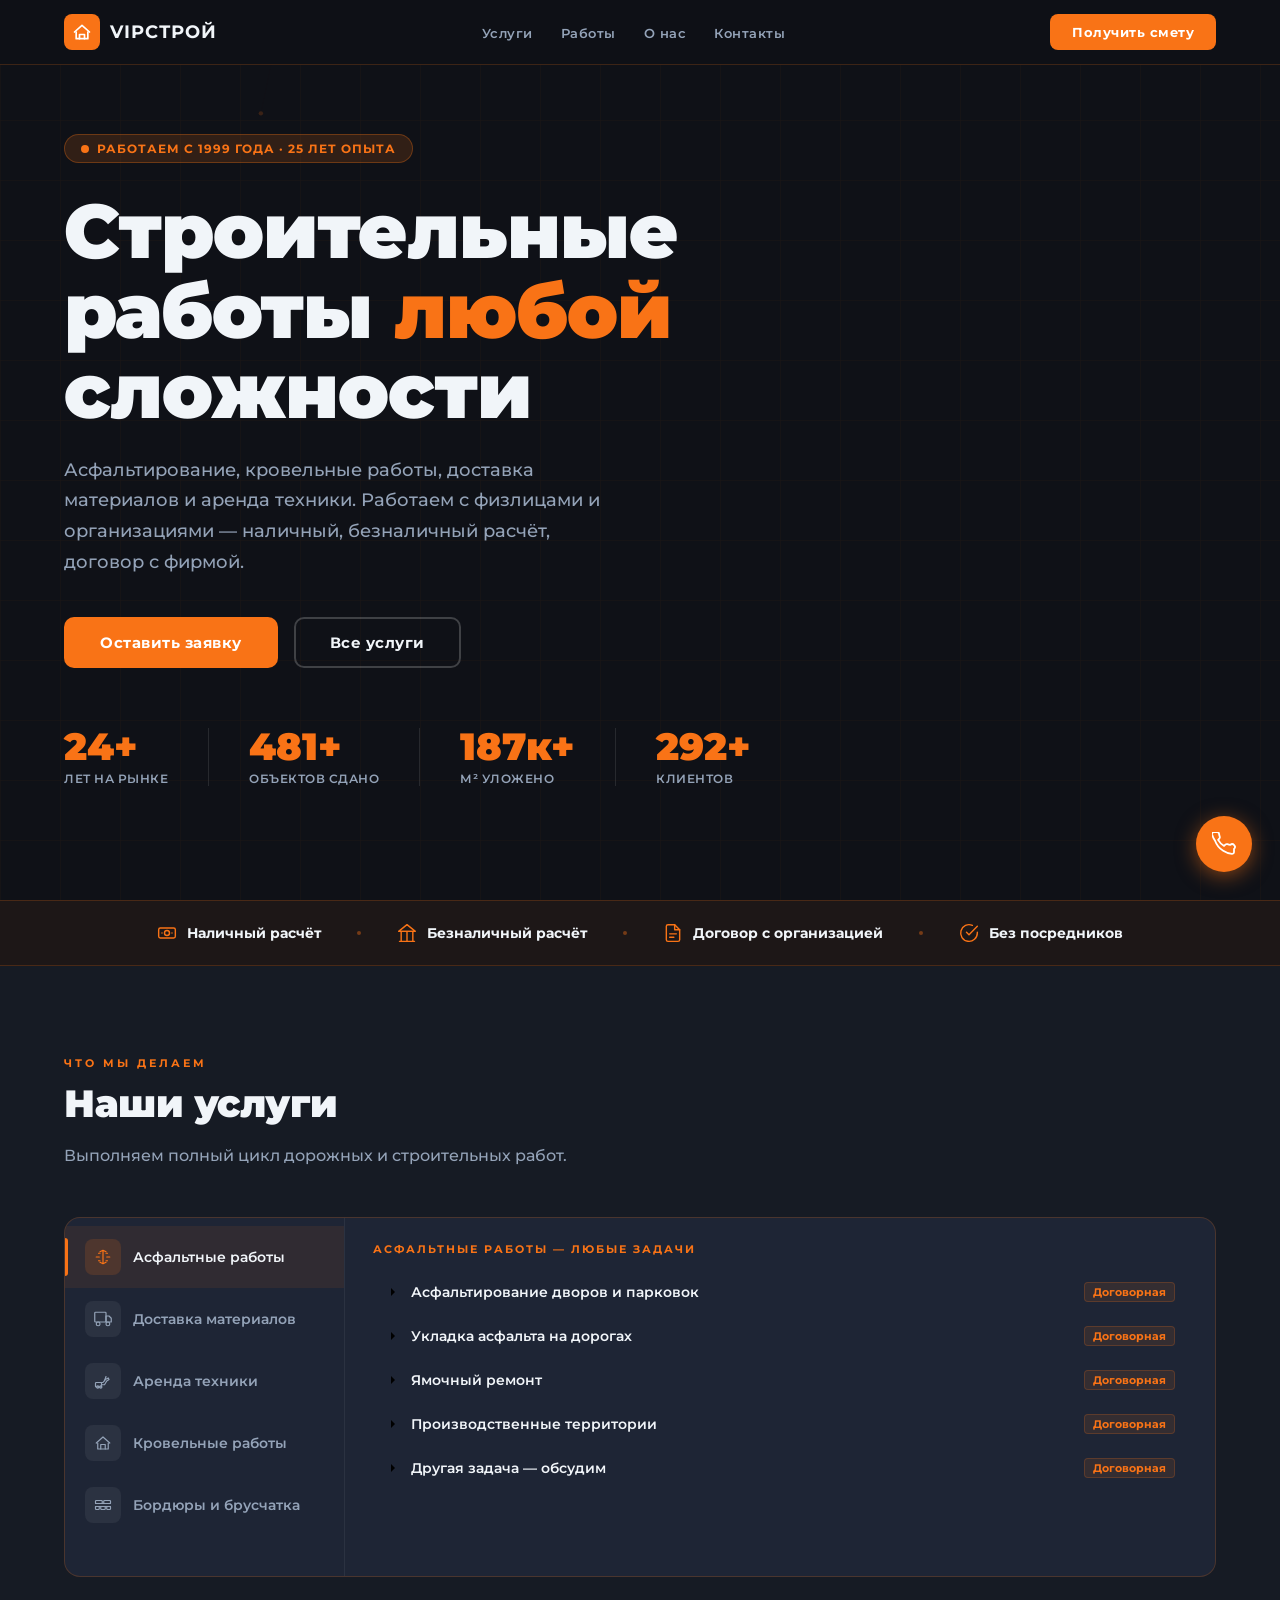
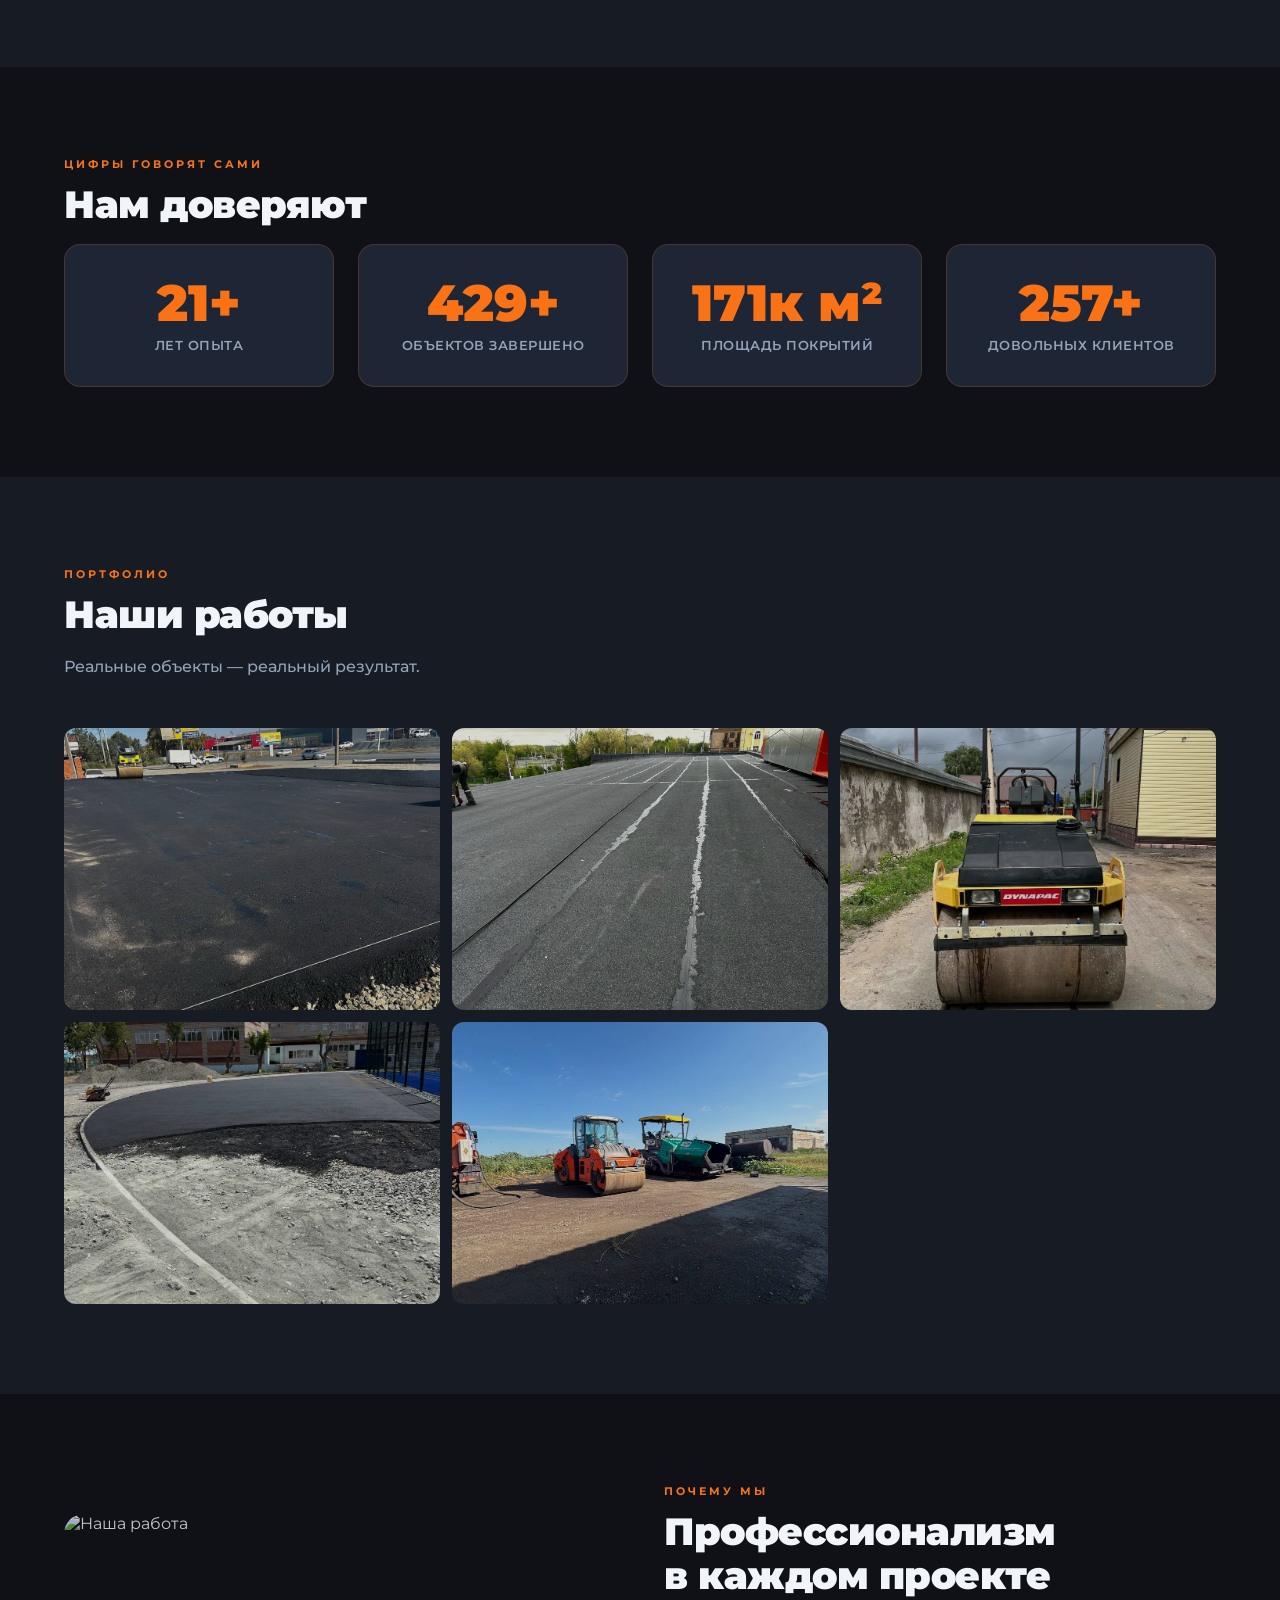
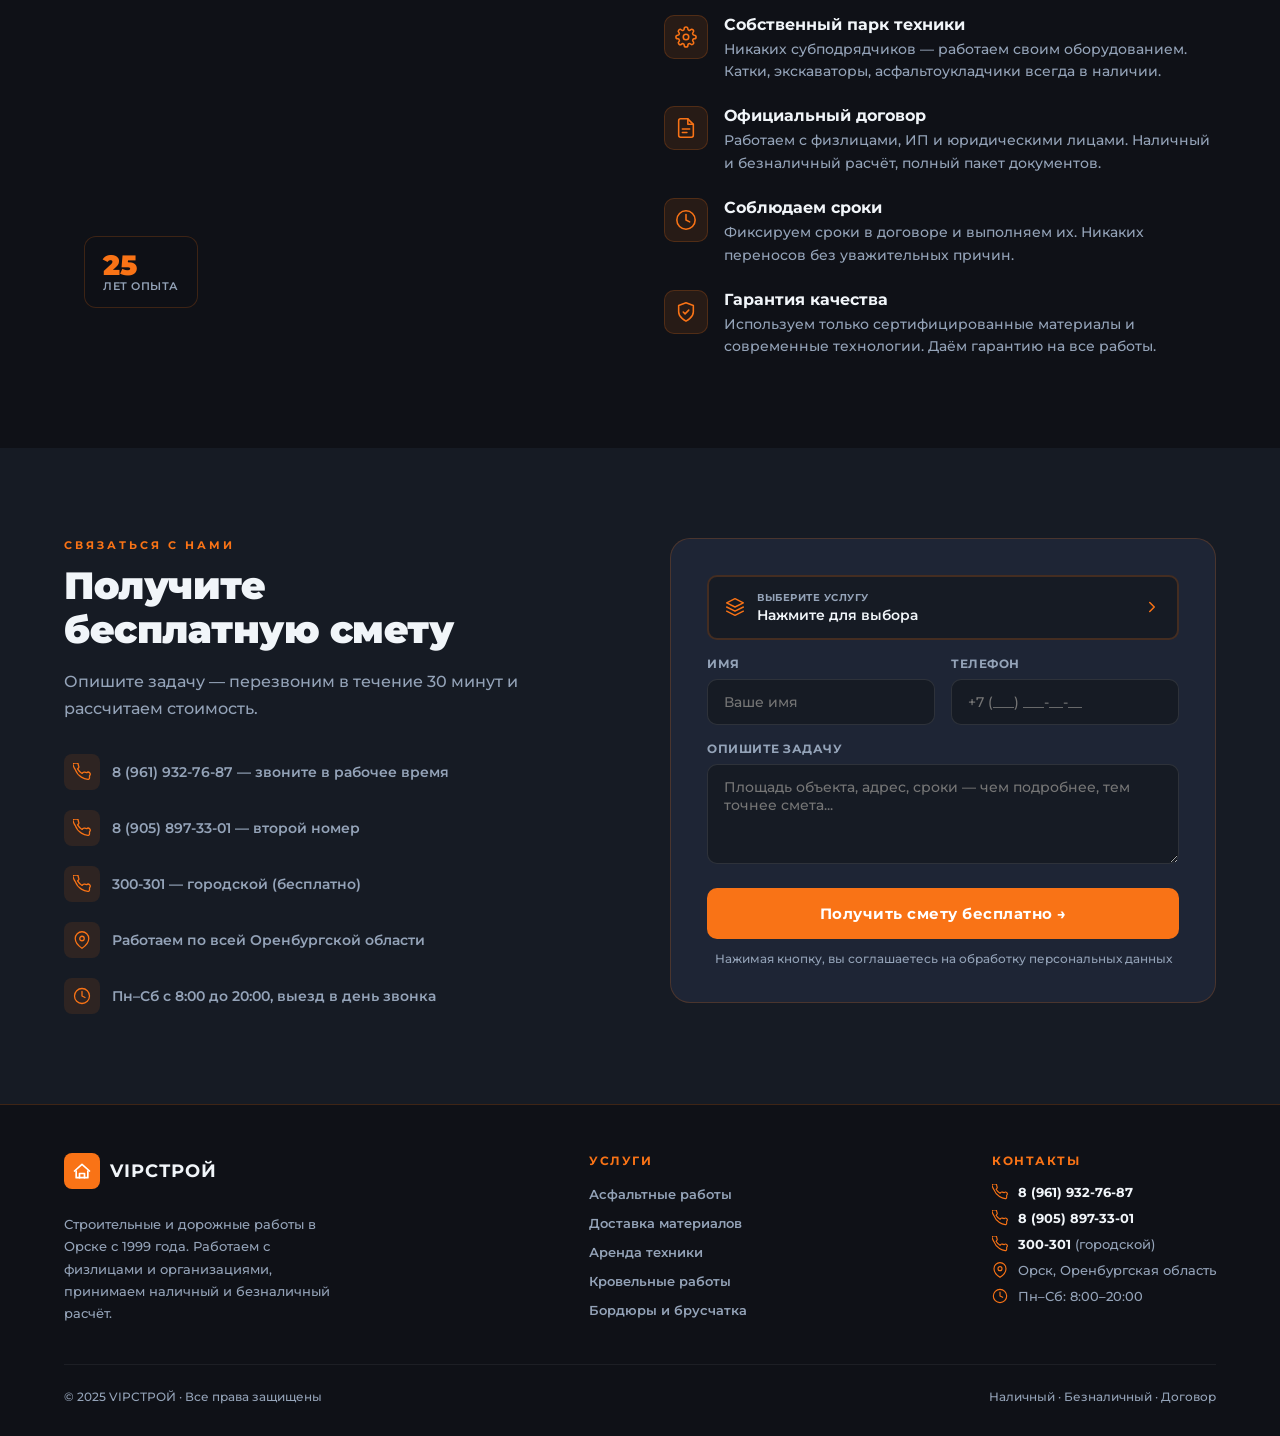
==== commit 0a4666da: "update" ====
--- a/index.html
+++ b/index.html
@@ -5,9 +5,9 @@
 <meta name="viewport" content="width=device-width, initial-scale=1.0">
 
 <!-- ── Основные SEO теги ── -->
-<title>ВИПСТРОЙ — Строительные и дорожные работы в Оренбурге</title>
-<meta name="description" content="Асфальтирование, кровельные работы, доставка материалов и аренда техники в Оренбургской области. 25 лет опыта. Работаем с физлицами и организациями. Звоните: 8 (961) 932-76-87">
-<meta name="keywords" content="асфальтирование Орск, дорожные работы Орск, кровельные работы, доставка щебня, аренда экскаватора, ВИПСТРОЙ">
+<title>ВИПСТРОЙ — Строительные и дорожные работы в Орске</title>
+<meta name="description" content="Строительные и дорожные работы в Орске. Асфальтирование, кровельные работы, доставка материалов и аренда техники. 25 лет опыта. Работаем с физлицами и организациями. Звоните: 8 (961) 932-76-87">
+<meta name="keywords" content="строительные работы Орск, асфальтирование Орск, дорожные работы Орск, кровельные работы Орск, ВИПСТРОЙ Орск, строительная компания Орск, доставка щебня Орск, аренда техники Орск">
 <meta name="author" content="ВИПСТРОЙ">
 <meta name="robots" content="index, follow">
 
@@ -18,7 +18,7 @@
 <!-- ── Open Graph (превью в Telegram, VK, WhatsApp) ── -->
 <meta property="og:type" content="website">
 <meta property="og:url" content="https://випстрой-орск.рф/">
-<meta property="og:title" content="ВИПСТРОЙ — Строительные и дорожные работы в Оренбурге">
+<meta property="og:title" content="ВИПСТРОЙ — Строительные и дорожные работы в Орске">
 <meta property="og:description" content="Асфальтирование, кровля, доставка материалов и аренда техники. 25 лет опыта. Работаем по всей Оренбургской области.">
 <meta property="og:image" content="https://images.unsplash.com/photo-1558618666-fcd25c85cd64?w=1200&auto=format&fit=crop&q=80">
 <meta property="og:locale" content="ru_RU">
@@ -26,7 +26,9 @@
 
 <!-- ── Геолокация для поиска ── -->
 <meta name="geo.region" content="RU-ORE">
-<meta name="geo.placename" content="Оренбург">
+<meta name="geo.placename" content="Орск">
+<meta name="geo.position" content="51.2294;58.4676">
+<meta name="ICBM" content="51.2294, 58.4676">
 
 <link href="https://fonts.googleapis.com/css2?family=Montserrat:wght@400;600;700;900&display=swap" rel="stylesheet">
 <link rel="stylesheet" href="style.css">
@@ -297,7 +299,7 @@
           <div class="logo-icon"><svg width="20" height="20" viewBox="0 0 24 24" fill="none" stroke="#fff" stroke-width="2" stroke-linecap="round" stroke-linejoin="round"><path d="M3 12L12 4l9 8"/><path d="M5 12v8h14v-8"/><path d="M9 20v-5h6v5"/></svg></div>
           <span class="logo-text">VIPСТРОЙ</span>
         </a>
-        <p class="footer-desc">Строительные и дорожные работы с 1999 года. Работаем с физлицами и организациями, принимаем наличный и безналичный расчёт.</p>
+        <p class="footer-desc">Строительные и дорожные работы в Орске с 1999 года. Работаем с физлицами и организациями, принимаем наличный и безналичный расчёт.</p>
       </div>
       <div class="footer-links">
         <h4>Услуги</h4>
@@ -314,7 +316,7 @@
         <div class="footer-contact-item"><svg><use href="#ic-phone"/></svg><span><strong>8 (961) 932-76-87</strong></span></div>
         <div class="footer-contact-item"><svg><use href="#ic-phone"/></svg><span><strong>8 (905) 897-33-01</strong></span></div>
         <div class="footer-contact-item"><svg><use href="#ic-phone"/></svg><span><strong>300-301</strong> (городской)</span></div>
-        <div class="footer-contact-item"><svg><use href="#ic-map"/></svg><span>Оренбургская область</span></div>
+        <div class="footer-contact-item"><svg><use href="#ic-map"/></svg><span>Орск, Оренбургская область</span></div>
         <div class="footer-contact-item"><svg><use href="#ic-clock"/></svg><span>Пн–Сб: 8:00–20:00</span></div>
       </div>
     </div>
@@ -433,7 +435,7 @@
       <div class="cpop-logo"><svg viewBox="0 0 24 24"><use href="#ic-phone"/></svg></div>
       <div class="cpop-title-block">
         <div class="cpop-title">VIPСТРОЙ</div>
-        <div class="cpop-sub">Пн–Сб · 8:00–20:00 · Оренбуржье</div>
+        <div class="cpop-sub">Пн–Сб · 8:00–20:00 · Орск</div>
       </div>
       <button class="cpop-close" onclick="togglePopup()" aria-label="Закрыть">✕</button>
     </div>
